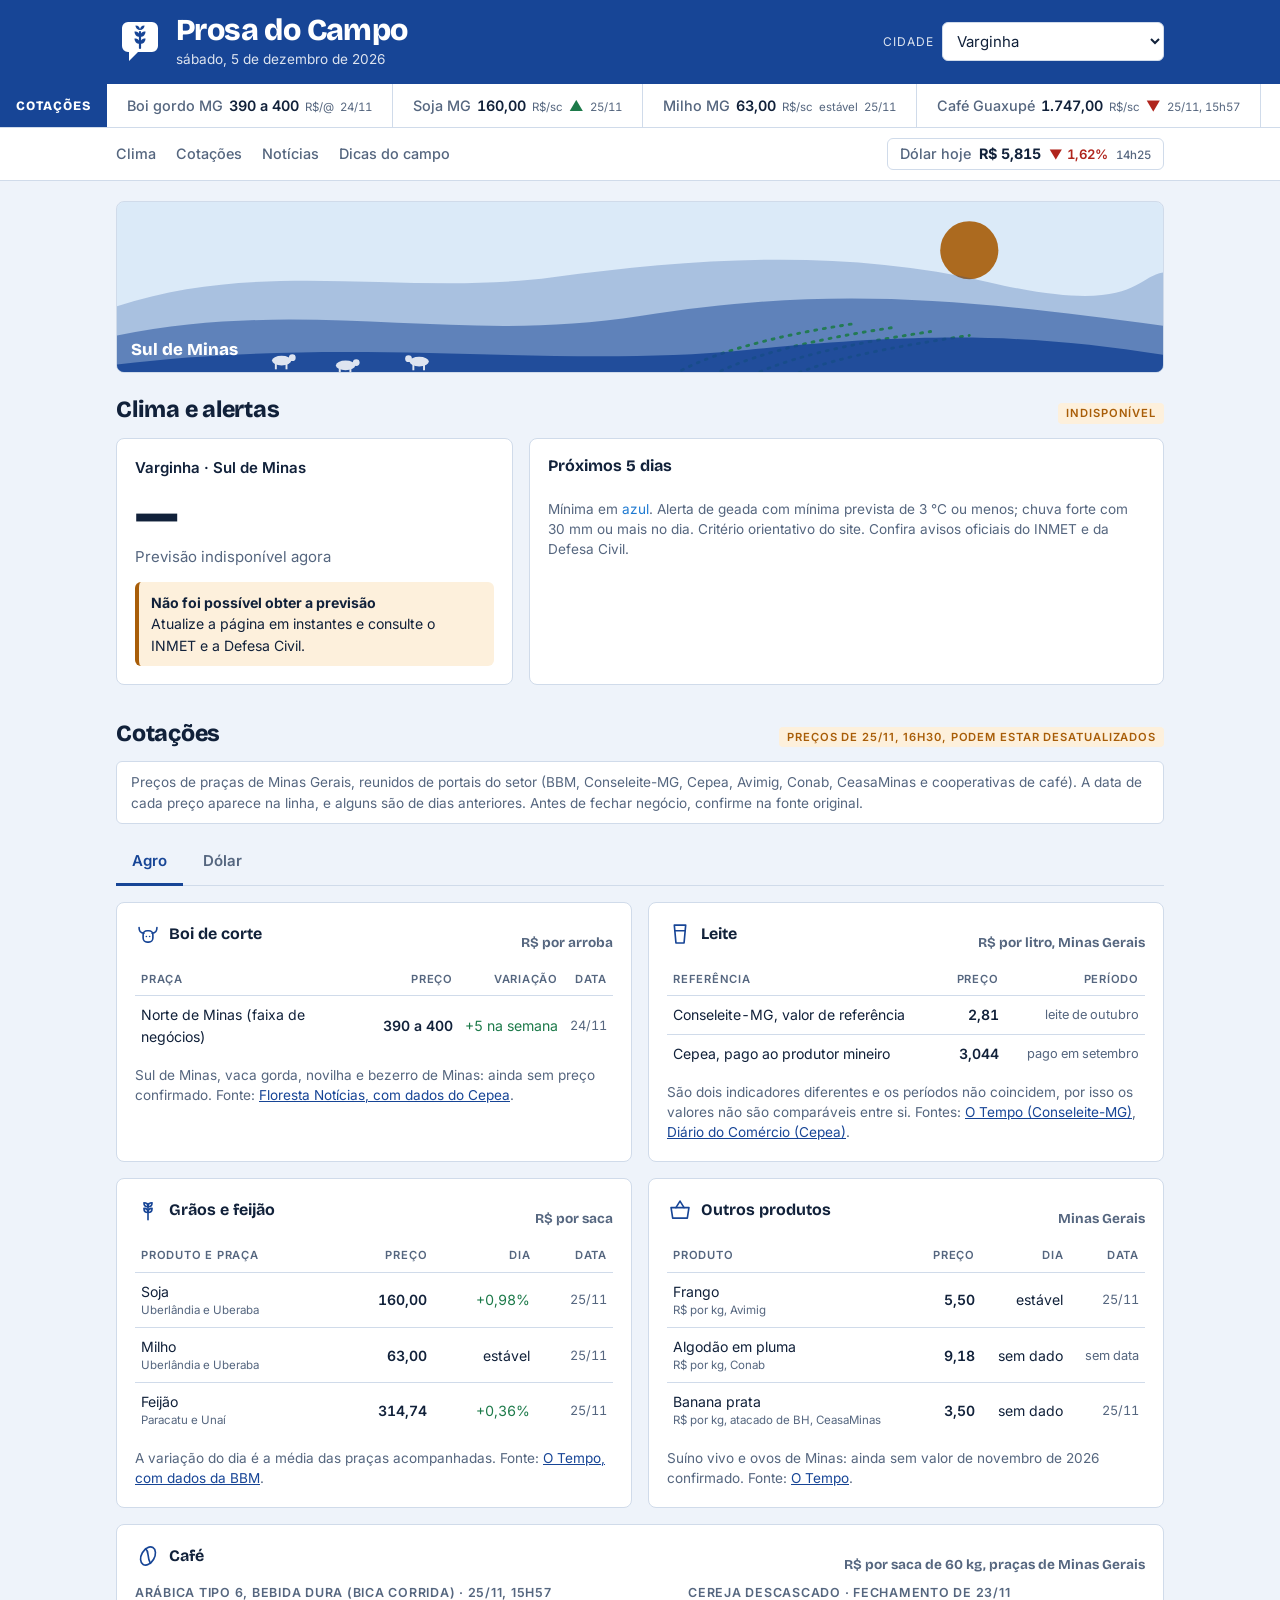
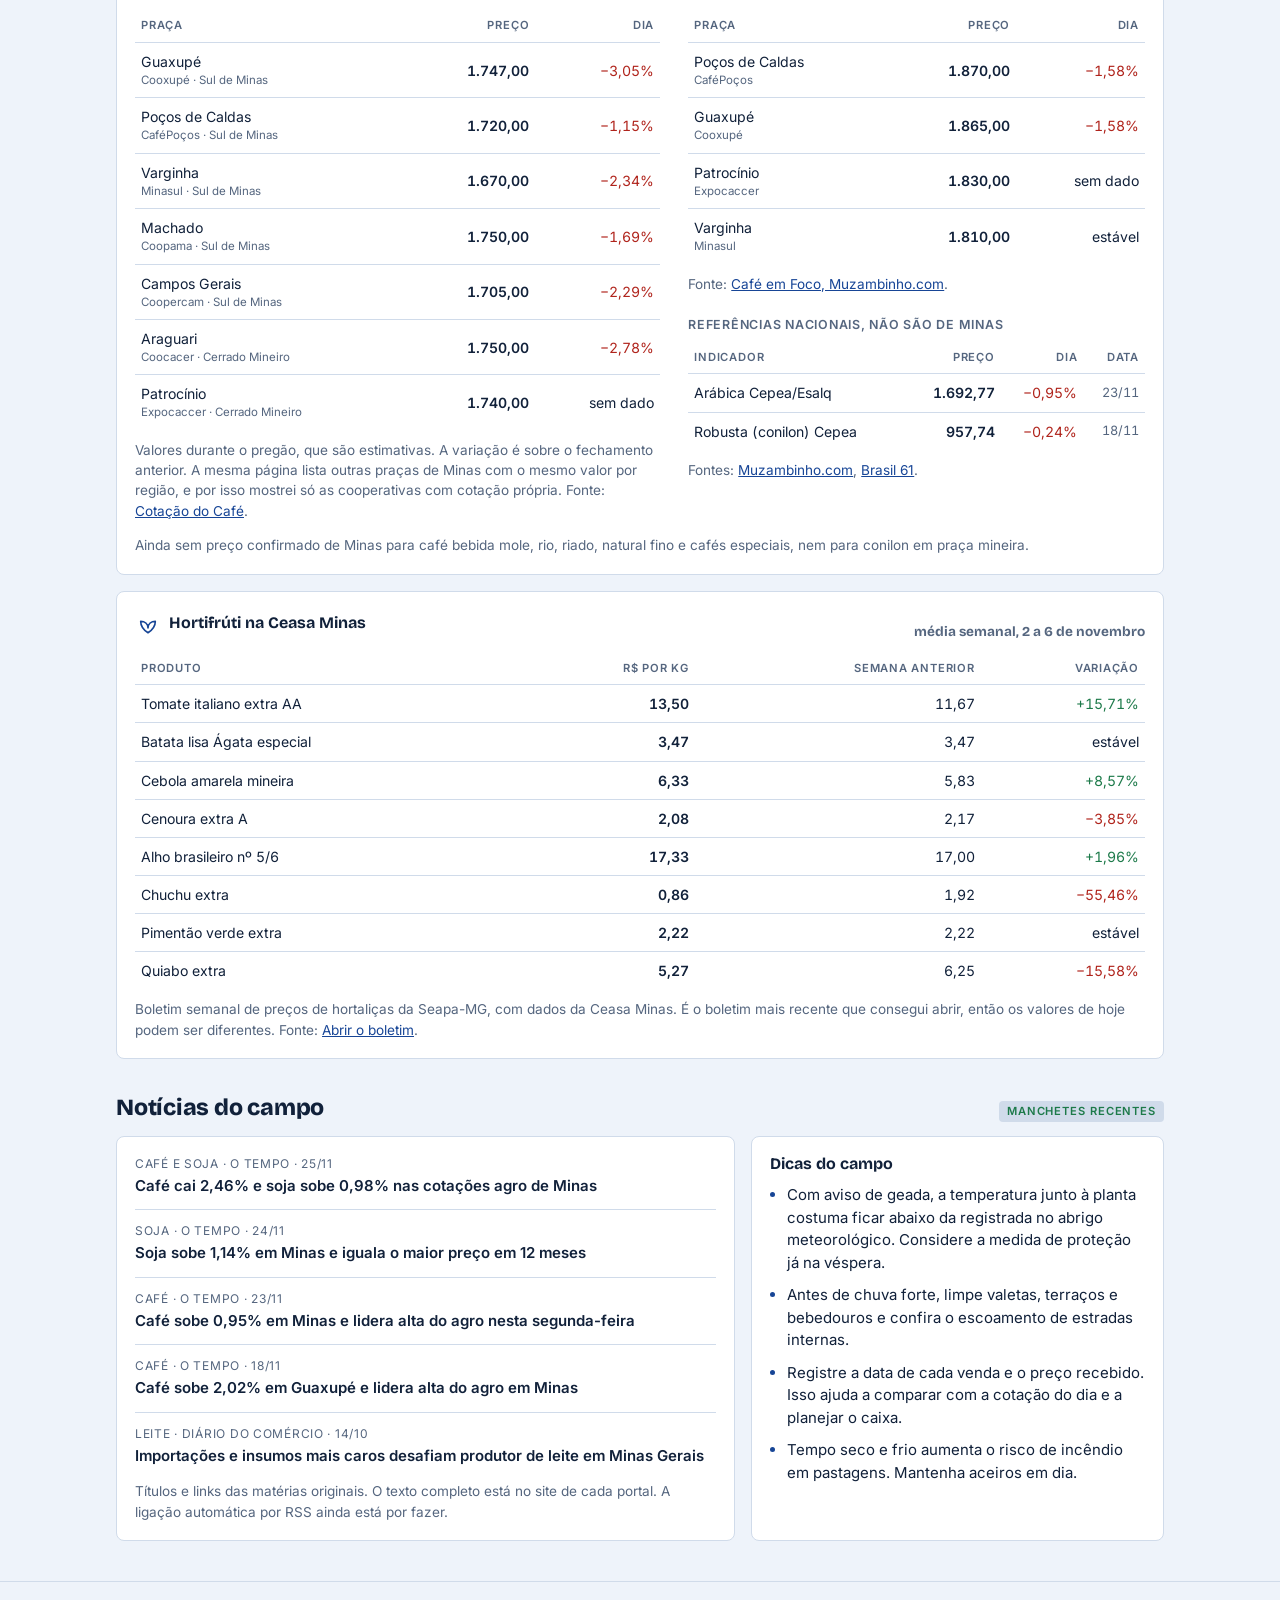
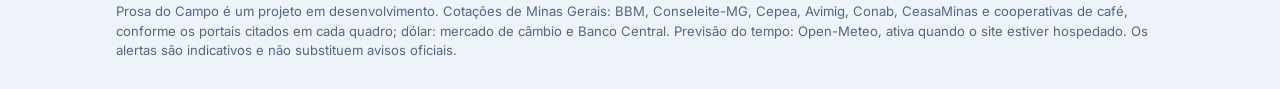
==== index.html @ 17b3c9bb "Primeira versão do site Prosa do Campo Co-Authored-By: Claude Sonnet 5.5 <noreply@anthropic.com> Cla" ====
<!doctype html>
<html lang="pt-BR">
<head>
<meta charset="utf-8">
<meta name="viewport" content="width=device-width,initial-scale=1,viewport-fit=cover">
<style>:root{color-scheme:light;padding-top:env(safe-area-inset-top,0px);padding-bottom:env(safe-area-inset-bottom,0px)}body{margin:0;font:14px system-ui,sans-serif}img{max-width:100%}[hidden]{display:none!important}</style>
<title>Prosa do Campo</title>
<link rel="stylesheet" href="https://fonts.googleapis.com/css2?family=Bricolage+Grotesque:opsz,wght@12..96,600;12..96,800&family=Inter:wght@400;500;600&display=swap">
<style>
/* Layout: faixa azul com logo e cidade, ticker de cotações, ilustração, clima, cotações em abas, notícias e dicas */
:root {
  --bg: #eef3fa;
  --surface: #ffffff;
  --ink: #11213a;
  --muted: #55667f;
  --line: #d0dbea;
  --accent: #174596;
  --accent-ink: #ffffff;
  --sky: #1f7ad1;
  --warn: #a85d08;
  --warn-bg: #fdf0dc;
  --crit: #b0241c;
  --crit-bg: #fbe4e1;
  --good: #1d7a4a;
  --font-display: "Bricolage Grotesque", "Trebuchet MS", system-ui, sans-serif;
  --font-body: "Inter", system-ui, -apple-system, "Segoe UI", sans-serif;
}
@media (prefers-color-scheme: dark) {
  :root:not([data-theme="light"]) {
    --bg: #0c1524; --surface: #131f33; --ink: #e4ecf8; --muted: #9fb0c8; --line: #24344d;
    --accent: #7db0ff; --accent-ink: #07101f; --sky: #5fc0ee; --warn: #f0b15a; --warn-bg: #33250f;
    --crit: #ff8f86; --crit-bg: #3a1613; --good: #5fbf8a; color-scheme: dark;
  }
}
:root[data-theme="dark"] {
  --bg: #0c1524; --surface: #131f33; --ink: #e4ecf8; --muted: #9fb0c8; --line: #24344d;
  --accent: #7db0ff; --accent-ink: #07101f; --sky: #5fc0ee; --warn: #f0b15a; --warn-bg: #33250f;
  --crit: #ff8f86; --crit-bg: #3a1613; --good: #5fbf8a; color-scheme: dark;
}
* { box-sizing: border-box; }
body { background: var(--bg); color: var(--ink); font-family: var(--font-body); font-size: 15px; line-height: 1.5; }
.wrap { max-width: 1080px; margin: 0 auto; padding-left: max(16px, env(safe-area-inset-left, 0px)); padding-right: max(16px, env(safe-area-inset-right, 0px)); }
h1, h2, h3 { font-family: var(--font-display); text-wrap: balance; margin: 0; line-height: 1.1; }
a { color: var(--accent); }
:focus-visible { outline: 2px solid var(--sky); outline-offset: 2px; }

.top { background: var(--accent); color: var(--accent-ink); margin-top: calc(-1 * env(safe-area-inset-top, 0px)); padding-top: env(safe-area-inset-top, 0px); }
.top .wrap { display: flex; flex-wrap: wrap; gap: 12px 24px; align-items: center; justify-content: space-between; padding-block: 14px; }
.brand { display: flex; align-items: center; gap: 12px; min-width: 0; }
.logo { width: 48px; height: 48px; flex: none; }
.brand h1 { font-size: 1.9rem; font-weight: 800; letter-spacing: -0.02em; }
.brand p { margin: 2px 0 0; font-size: 0.85rem; opacity: 0.85; }
.pick { display: flex; align-items: center; gap: 8px; min-width: 0; }
.pick label { font-size: 0.75rem; text-transform: uppercase; letter-spacing: 0.08em; opacity: 0.85; }
select { font: inherit; padding: 8px 10px; border-radius: 6px; border: 1px solid var(--line); background: var(--surface); color: var(--ink); min-width: 0; max-width: 100%; }

/* Faixa de cotações */
.ticker { display: flex; background: var(--surface); border-bottom: 1px solid var(--line); }
.tk-label { flex: none; display: flex; align-items: center; padding: 0 16px; padding-left: max(16px, env(safe-area-inset-left, 0px)); font-family: var(--font-display); font-weight: 800; font-size: 0.8rem; text-transform: uppercase; letter-spacing: 0.08em; background: var(--accent); color: var(--accent-ink); text-decoration: none; }
.tk-view { overflow: hidden; flex: 1; min-width: 0; }
.tk-row { display: flex; width: max-content; animation: tick 70s linear infinite; }
.tk-view:hover .tk-row { animation-play-state: paused; }
.tk { display: flex; align-items: baseline; gap: 6px; padding: 11px 20px; border-right: 1px solid var(--line); white-space: nowrap; font-variant-numeric: tabular-nums; font-size: 0.9rem; }
.tk .k { font-weight: 500; color: var(--muted); }
.tk .v { font-weight: 600; }
.tk .u, .tk .d { font-size: 0.72rem; color: var(--muted); }
.tk .up { color: var(--good); } .tk .down { color: var(--crit); }
@keyframes tick { to { transform: translateX(-50%); } }
@media (prefers-reduced-motion: reduce) {
  .tk-view { overflow-x: auto; }
  .tk-row { animation: none; }
  .tk-dup { display: none; }
}

nav.sections { border-bottom: 1px solid var(--line); background: var(--surface); }
nav.sections .wrap { display: flex; align-items: center; justify-content: space-between; gap: 16px; padding-block: 10px; }
nav.sections .links { display: flex; gap: 20px; overflow-x: auto; min-width: 0; }
nav.sections a.nav-usd { flex: none; display: flex; align-items: baseline; gap: 8px; color: var(--ink); padding: 4px 12px; border: 1px solid var(--line); border-radius: 6px; font-variant-numeric: tabular-nums; }
nav.sections a.nav-usd:hover { color: var(--ink); border-color: var(--accent); }
.nav-usd .k { color: var(--muted); font-weight: 500; }
.nav-usd .v { font-weight: 700; }
.nav-usd .up { color: var(--good); font-weight: 600; font-size: 0.82rem; }
.nav-usd .down { color: var(--crit); font-weight: 600; font-size: 0.82rem; }
.nav-usd .t { color: var(--muted); font-size: 0.72rem; }
@media (max-width: 520px) { .nav-usd .t { display: none; } }
nav.sections a { white-space: nowrap; text-decoration: none; color: var(--muted); font-weight: 500; font-size: 0.9rem; }
nav.sections a:hover { color: var(--accent); }

.hero { margin: 20px 0 0; border-radius: 8px; overflow: hidden; border: 1px solid var(--line); background: var(--surface); position: relative; }
.hero svg { display: block; width: 100%; height: 170px; }
.hero figcaption { position: absolute; left: 14px; bottom: 10px; color: var(--accent-ink); font-family: var(--font-display); font-weight: 800; font-size: 1.05rem; }

main { padding-block: 24px 40px; display: grid; gap: 36px; }
section > header { display: flex; flex-wrap: wrap; gap: 6px 14px; align-items: baseline; justify-content: space-between; margin-bottom: 14px; }
section > header h2 { font-size: 1.45rem; font-weight: 800; letter-spacing: -0.01em; }
.sub { color: var(--muted); font-size: 0.85rem; }
.tag { display: inline-block; font-size: 0.7rem; font-weight: 600; text-transform: uppercase; letter-spacing: 0.08em; padding: 2px 8px; border-radius: 4px; background: var(--warn-bg); color: var(--warn); }
.tag.live { background: var(--line); color: var(--good); }
.notice { border: 1px solid var(--line); background: var(--surface); color: var(--muted); padding: 10px 14px; border-radius: 6px; font-size: 0.85rem; margin: 0 0 16px; }

/* Clima */
.weather { display: grid; gap: 16px; grid-template-columns: minmax(0, 1fr) minmax(0, 1.6fr); }
.panel { background: var(--surface); border: 1px solid var(--line); border-radius: 8px; padding: 18px; min-width: 0; }
.now .temp { font-family: var(--font-display); font-size: 3.4rem; font-weight: 800; line-height: 1; letter-spacing: -0.03em; }
.now .cond { color: var(--muted); margin-top: 4px; }
.now .place { font-weight: 600; margin-bottom: 8px; }
.alerts { display: grid; gap: 8px; margin-top: 14px; }
.alert { padding: 10px 12px; border-radius: 6px; font-size: 0.88rem; border-left: 4px solid; }
.alert strong { display: block; }
.alert.crit { background: var(--crit-bg); border-color: var(--crit); }
.alert.warn { background: var(--warn-bg); border-color: var(--warn); }
.alert.ok { background: var(--bg); border-color: var(--good); }
.days { display: grid; grid-template-columns: repeat(5, minmax(0, 1fr)); gap: 8px; }
.day { text-align: center; padding: 10px 4px; border: 1px solid var(--line); border-radius: 6px; font-variant-numeric: tabular-nums; min-width: 0; }
.day .dn { font-weight: 600; font-size: 0.85rem; }
.day .dc { font-size: 0.72rem; color: var(--muted); min-height: 2.2em; }
.day .mm { margin-top: 4px; font-weight: 600; }
.day .mm span { color: var(--sky); }
.day .rain { font-size: 0.78rem; color: var(--muted); margin-top: 2px; }
.day.frost { border-color: var(--crit); background: var(--crit-bg); }
.day.heavy { border-color: var(--sky); }
.panel h3 { font-size: 1rem; margin-bottom: 12px; }

/* Cotações */
.ico { width: 26px; height: 26px; fill: none; stroke: var(--accent); stroke-width: 2; stroke-linecap: round; stroke-linejoin: round; flex: none; }
.ttl { display: inline-flex; align-items: center; gap: 8px; }
.tabs { display: flex; gap: 4px; margin-bottom: 16px; border-bottom: 1px solid var(--line); }
.tabs button { font: inherit; font-weight: 600; padding: 10px 16px; background: none; border: 0; border-bottom: 3px solid transparent; color: var(--muted); cursor: pointer; margin-bottom: -1px; }
.tabs button[aria-selected="true"] { color: var(--accent); border-bottom-color: var(--accent); }
.quotes { display: grid; gap: 16px; grid-template-columns: repeat(2, minmax(0, 1fr)); }
.q h3 { display: flex; justify-content: space-between; align-items: baseline; gap: 8px; flex-wrap: wrap; }
.scroll { overflow-x: auto; }
table { width: 100%; border-collapse: collapse; font-variant-numeric: tabular-nums; }
th, td { text-align: right; padding: 8px 6px; border-bottom: 1px solid var(--line); font-size: 0.88rem; white-space: nowrap; }
th:first-child, td:first-child { text-align: left; white-space: normal; }
th { font-size: 0.7rem; text-transform: uppercase; letter-spacing: 0.07em; color: var(--muted); font-weight: 600; }
tr:last-child td { border-bottom: 0; }
td.val { font-weight: 600; }
td.dt { color: var(--muted); font-size: 0.8rem; }
.up { color: var(--good); } .down { color: var(--crit); }
.unit { display: block; font-size: 0.72rem; color: var(--muted); }
.empty { margin: 0; padding: 14px; border: 1px dashed var(--line); border-radius: 6px; color: var(--muted); font-size: 0.88rem; }

.q.wide { grid-column: 1 / -1; }
.cafe-grid { display: grid; gap: 18px 28px; grid-template-columns: minmax(0, 1.15fr) minmax(0, 1fr); }
.cafe-grid > div { min-width: 0; }
.q h4 { margin: 0 0 6px; font-size: 0.78rem; text-transform: uppercase; letter-spacing: 0.06em; color: var(--muted); font-weight: 600; }
.cafe-grid .stack { display: grid; gap: 22px; align-content: start; }
.usd { display: grid; gap: 16px; grid-template-columns: minmax(0, 1fr) minmax(0, 1.6fr); }
.usd .lbl { font-size: 0.75rem; text-transform: uppercase; letter-spacing: 0.08em; color: var(--muted); font-weight: 600; }
.usd .big { font-family: var(--font-display); font-size: 3.2rem; font-weight: 800; line-height: 1.05; letter-spacing: -0.03em; margin: 6px 0 4px; font-variant-numeric: tabular-nums; }
.usd .chg { font-weight: 600; font-variant-numeric: tabular-nums; }
.usd dl { display: grid; grid-template-columns: auto 1fr; gap: 4px 16px; margin: 14px 0 0; font-variant-numeric: tabular-nums; font-size: 0.9rem; }
.usd dt { color: var(--muted); } .usd dd { margin: 0; text-align: right; font-weight: 600; }

/* Notícias e dicas */
.cols { display: grid; gap: 16px; grid-template-columns: minmax(0, 1.5fr) minmax(0, 1fr); }
.news { list-style: none; margin: 0; padding: 0; display: grid; }
.news li { padding: 12px 0; border-bottom: 1px solid var(--line); }
.news li:first-child { padding-top: 0; }
.news li:last-child { border-bottom: 0; padding-bottom: 0; }
.news .meta { font-size: 0.75rem; color: var(--muted); text-transform: uppercase; letter-spacing: 0.06em; }
.news a { display: inline-block; margin-top: 2px; font-weight: 600; color: var(--ink); text-decoration: none; }
.news a:hover { color: var(--accent); text-decoration: underline; }
.tips { margin: 0; padding-left: 1.1em; display: grid; gap: 10px; }
.tips li::marker { color: var(--accent); }

footer { border-top: 1px solid var(--line); padding-block: 20px 28px; color: var(--muted); font-size: 0.82rem; }

@media (max-width: 760px) {
  .weather, .quotes, .cols, .usd, .cafe-grid { grid-template-columns: minmax(0, 1fr); }
  .days { grid-template-columns: repeat(5, minmax(64px, 1fr)); overflow-x: auto; }
  .brand h1 { font-size: 1.6rem; }
  .hero svg { height: 130px; }
}
</style>
</head>
<body>


<header class="top">
  <div class="wrap">
    <div class="brand">
      <svg class="logo" viewBox="0 0 48 48" role="img" aria-label="Logo Prosa do Campo: balão de conversa com uma espiga">
        <path d="M6 10a6 6 0 0 1 6-6h24a6 6 0 0 1 6 6v18a6 6 0 0 1-6 6H22l-9 9v-9h-1a6 6 0 0 1-6-6z" fill="var(--accent-ink)"/>
        <path d="M24 30V14" stroke="var(--accent)" stroke-width="2.2" stroke-linecap="round" fill="none"/>
        <g fill="var(--accent)">
          <path d="M24 12c-3 0-4.5-2.5-4.5-4.5C22.500 7.500 24 9.500 24 12z"/>
          <path d="M24 12c3 0 4.500-2.500 4.500-4.500C25.500 7.500 24 9.500 24 12z"/>
          <path d="M24 19c-4 0-5.500-3-5.500-5.500C22 13.500 24 15.500 24 19z"/>
          <path d="M24 19c4 0 5.500-3 5.500-5.500C26 13.500 24 15.500 24 19z"/>
          <path d="M24 26c-4 0-5.500-3-5.500-5.500C22 20.500 24 22.500 24 26z"/>
          <path d="M24 26c4 0 5.500-3 5.500-5.500C26 20.500 24 22.500 24 26z"/>
        </g>
      </svg>
      <div>
        <h1>Prosa do Campo</h1>
        <p id="today">Notícias, clima e cotações para o produtor mineiro</p>
      </div>
    </div>
    <div class="pick">
      <label for="city">Cidade</label>
      <select id="city"></select>
    </div>
  </div>
</header>

<div class="ticker" aria-label="Cotações do dia">
  <a class="tk-label" href="#cotacoes">Cotações</a>
  <div class="tk-view"><div class="tk-row" id="ticker"></div></div>
</div>

<nav class="sections" aria-label="Seções">
  <div class="wrap">
    <div class="links"><a href="#clima">Clima</a><a href="#cotacoes">Cotações</a><a href="#noticias">Notícias</a><a href="#dicas">Dicas do campo</a></div>
    <a class="nav-usd" id="nav-usd" href="#cotacoes"><span class="k">Dólar hoje</span><span class="v" id="nav-v">R$ —</span><span class="down" id="nav-pct"></span><span class="t" id="nav-t"></span></a>
  </div>
</nav>

<div class="wrap">
  <figure class="hero">
    <svg viewBox="0 0 1080 200" preserveAspectRatio="xMidYMid slice" role="img" aria-label="Ilustração de morros do Sul de Minas com cafezal, gado e sol">
      <rect width="1080" height="200" fill="var(--sky)" opacity="0.16"/>
      <circle cx="880" cy="62" r="30" fill="var(--warn)" opacity="0.9"/>
      <path d="M0 120C150 70 300 110 450 90S750 60 900 95S1050 90 1080 85V200H0Z" fill="var(--accent)" opacity="0.25"/>
      <path d="M0 150C200 110 350 160 540 130S860 110 1080 140V200H0Z" fill="var(--accent)" opacity="0.5"/>
      <g fill="none" stroke="var(--good)" stroke-width="3" stroke-dasharray="2 7" stroke-linecap="round" opacity="0.9">
        <path d="M560 200C600 170 680 150 760 138"/>
        <path d="M600 200C640 172 720 154 800 142"/>
        <path d="M640 200C680 174 760 158 840 146"/>
        <path d="M680 200C720 176 800 162 880 150"/>
      </g>
      <path d="M0 180C250 150 450 185 650 165S950 150 1080 170V200H0Z" fill="var(--accent)" opacity="0.85"/>
      <g fill="var(--accent-ink)" opacity="0.85">
        <g transform="translate(170 176)"><ellipse rx="10" ry="5"/><circle cx="11" cy="-3" r="3.5"/><rect x="-7" y="3" width="2" height="6"/><rect x="4" y="3" width="2" height="6"/></g>
        <g transform="translate(236 181)"><ellipse rx="10" ry="5"/><circle cx="11" cy="-3" r="3.5"/><rect x="-7" y="3" width="2" height="6"/><rect x="4" y="3" width="2" height="6"/></g>
        <g transform="translate(312 177)"><ellipse rx="10" ry="5"/><circle cx="-11" cy="-3" r="3.5"/><rect x="-7" y="3" width="2" height="6"/><rect x="4" y="3" width="2" height="6"/></g>
      </g>
    </svg>
    <figcaption>Sul de Minas</figcaption>
  </figure>
</div>

<main class="wrap">
  <section id="clima" aria-labelledby="h-clima">
    <header>
      <h2 id="h-clima">Clima e alertas</h2>
      <span class="sub"><span id="wx-status" class="tag">Carregando…</span></span>
    </header>
    <div class="weather">
      <div class="panel now" aria-live="polite">
        <div class="place" id="wx-place"></div>
        <div class="temp" id="wx-temp"></div>
        <div class="cond" id="wx-cond"></div>
        <div class="alerts" id="alerts"></div>
      </div>
      <div class="panel">
        <h3>Próximos 5 dias</h3>
        <div class="days" id="days"></div>
        <p class="sub" style="margin:12px 0 0">Mínima em <span style="color:var(--sky)">azul</span>. Alerta de geada com mínima prevista de 3 °C ou menos; chuva forte com 30 mm ou mais no dia. Critério orientativo do site. Confira avisos oficiais do INMET e da Defesa Civil.</p>
      </div>
    </div>
  </section>

  <section id="cotacoes" aria-labelledby="h-cot">
    <header>
      <h2 id="h-cot">Cotações</h2>
      <span class="tag" id="cot-tag">Carregando…</span>
    </header>
    <p class="notice" id="aviso">Carregando…</p>
    <div class="tabs" role="tablist" aria-label="Tipo de cotação">
      <button type="button" role="tab" id="tab-agro" aria-selected="true" aria-controls="panel-agro">Agro</button>
      <button type="button" role="tab" id="tab-usd" aria-selected="false" aria-controls="panel-usd">Dólar</button>
    </div>

    <div class="quotes" id="panel-agro" role="tabpanel" aria-labelledby="tab-agro"><p class="empty">Carregando cotações…</p></div>

    <div class="usd" id="panel-usd" role="tabpanel" aria-labelledby="tab-usd" hidden>
      <div class="panel">
        <div class="lbl">Dólar à vista · USD/BRL</div>
        <div class="big" id="usd-val">—</div>
        <div class="chg" id="usd-chg"></div>
        <dl>
          <dt>Data</dt><dd id="usd-date"></dd>
          <dt>Tipo</dt><dd id="usd-type"></dd>
          <dt>PTAX (venda)</dt><dd id="usd-ptax"></dd>
        </dl>
      </div>
      <div class="panel">
        <h3>Registro do dia</h3>
        <div class="scroll"><table>
          <thead><tr><th>Horário</th><th>Valor</th><th>Variação</th><th>Fonte</th></tr></thead>
          <tbody id="usd-rows"></tbody></table></div>
        <p class="sub" id="usd-note" style="margin:10px 0 0"></p>
      </div>
    </div>
  </section>

  <section id="noticias" aria-labelledby="h-not">
    <header>
      <h2 id="h-not">Notícias do campo</h2>
      <span class="tag live">Manchetes recentes</span>
    </header>
    <div class="cols">
      <div class="panel">
        <ul class="news" id="news"></ul>
        <p class="sub" style="margin:14px 0 0">Títulos e links das matérias originais. O texto completo está no site de cada portal. A ligação automática por RSS ainda está por fazer.</p>
      </div>
      <div class="panel" id="dicas">
        <h3>Dicas do campo</h3>
        <ul class="tips">
          <li>Com aviso de geada, a temperatura junto à planta costuma ficar abaixo da registrada no abrigo meteorológico. Considere a medida de proteção já na véspera.</li>
          <li>Antes de chuva forte, limpe valetas, terraços e bebedouros e confira o escoamento de estradas internas.</li>
          <li>Registre a data de cada venda e o preço recebido. Isso ajuda a comparar com a cotação do dia e a planejar o caixa.</li>
          <li>Tempo seco e frio aumenta o risco de incêndio em pastagens. Mantenha aceiros em dia.</li>
        </ul>
      </div>
    </div>
  </section>
</main>

<footer>
  <div class="wrap">
    Prosa do Campo é um projeto em desenvolvimento. Cotações de Minas Gerais: BBM, Conseleite-MG, Cepea, Avimig, Conab, CeasaMinas e cooperativas de café, conforme os portais citados em cada quadro; dólar: mercado de câmbio e Banco Central. Previsão do tempo: Open-Meteo, ativa quando o site estiver hospedado. Os alertas são indicativos e não substituem avisos oficiais.
  </div>
</footer>

<script>
var PREVIEW = typeof window.claude !== "undefined";
var DATA_URL = "data/cotacoes.json";
var AWESOME = "https://economia.awesomeapi.com.br/json/last/USD-BRL";
var ICONS = {
  boi: '<path d="M5 8c0 5 3 7 6 7M27 8c0 5-3 7-6 7"/><rect x="10" y="12" width="12" height="14" rx="5"/><path d="M14 19h.01M18 19h.01"/>',
  leite: '<path d="M9 5h14l-2 22H11z"/><path d="M10 12h12"/>',
  grao: '<path d="M16 28V8"/><path d="M16 12c-4 0-5-3-5-5 3 0 5 2 5 5zM16 12c4 0 5-3 5-5-3 0-5 2-5 5zM16 19c-4 0-5-3-5-5 3 0 5 2 5 5zM16 19c4 0 5-3 5-5-3 0-5 2-5 5z"/>',
  cafe: '<ellipse cx="16" cy="16" rx="8" ry="12" transform="rotate(30 16 16)"/><path d="M13 7c5 4 1 9 6 18"/>',
  cesta: '<path d="M5 13h22l-2 13H7z"/><path d="M11 13l5-8 5 8"/>',
  folha: '<path d="M16 28c-6-4-9-9-9-14 5 0 9 3 9 8 0-5 4-8 9-8 0 5-3 10-9 14z"/>'
};
function esc(s) { return String(s == null ? "" : s).replace(/[&<>"']/g, function (c) { return { "&": "&amp;", "<": "&lt;", ">": "&gt;", '"': "&quot;", "'": "&#39;" }[c]; }); }
function safeUrl(u) { return typeof u === "string" && u.indexOf("https://") === 0 ? u : ""; }
function link(t, u) { var s = safeUrl(u); return s ? '<a href="' + esc(s) + '">' + esc(t) + "</a>" : esc(t); }
function $(id) { return document.getElementById(id); }

/* Faixa de cotações */
function tickerHtml(items, dup) {
  return items.map(function (t) {
    var arrow = t.dir > 0 ? '<span class="up" aria-label="em alta">▲</span>' : t.dir < 0 ? '<span class="down" aria-label="em queda">▼</span>' : t.dir === 0 ? '<span class="d">estável</span>' : "";
    return '<div class="tk' + (dup ? " tk-dup" : "") + '"' + (dup ? ' aria-hidden="true"' : "") + '><span class="k">' + esc(t.k) + '</span><span class="v">' + esc(t.v) + '</span><span class="u">' + esc(t.u) + "</span>" + arrow + '<span class="d">' + esc(t.d) + "</span></div>";
  }).join("");
}

/* Quadros de cotação */
function cell(c) {
  if (typeof c === "string") c = { t: c };
  return "<td" + (c.cls ? ' class="' + esc(c.cls) + '"' : "") + ">" + esc(c.t) + (c.s ? '<span class="unit">' + esc(c.s) + "</span>" : "") + "</td>";
}
function bloco(b) {
  var h = b.titulo ? "<h4>" + esc(b.titulo) + "</h4>" : "";
  h += '<div class="scroll"><table><thead><tr>' + b.colunas.map(function (c) { return "<th>" + esc(c) + "</th>"; }).join("") + "</tr></thead><tbody>" +
    b.linhas.map(function (l) { return "<tr>" + l.map(cell).join("") + "</tr>"; }).join("") + "</tbody></table></div>";
  var fs = b.fontes || [];
  var nota = (b.nota ? esc(b.nota) + " " : "") + (fs.length ? "Fonte" + (fs.length > 1 ? "s" : "") + ": " + fs.map(function (f) { return link(f.t, f.u); }).join(", ") + "." : "");
  if (nota) h += '<p class="sub" style="margin:10px 0 0">' + nota + "</p>";
  return h;
}
function painel(p) {
  var h = '<div class="panel q' + (p.wide ? " wide" : "") + '"><h3><span class="ttl"><svg class="ico" viewBox="0 0 32 32" aria-hidden="true">' + (ICONS[p.icone] || "") + "</svg>" + esc(p.titulo) + "</span>" + (p.sub ? ' <span class="sub">' + esc(p.sub) + "</span>" : "") + "</h3>";
  if (p.vazio) h += '<p class="empty">' + esc(p.vazio) + "</p>";
  var bl = p.blocos || [];
  if (p.duasColunas && bl.length) h += '<div class="cafe-grid"><div>' + bloco(bl[0]) + '</div><div class="stack">' + bl.slice(1).map(function (b) { return "<div>" + bloco(b) + "</div>"; }).join("") + "</div></div>";
  else h += bl.map(bloco).join("");
  if (p.rodape) h += '<p class="sub" style="margin:14px 0 0">' + esc(p.rodape) + "</p>";
  return h + "</div>";
}
function noticia(n) {
  return '<li><div class="meta">' + esc(n.categoria) + " · " + esc(n.fonte) + " · " + esc(n.data) + "</div>" + link(n.titulo, n.url) + "</li>";
}

/* Dólar */
var fmt3 = new Intl.NumberFormat("pt-BR", { minimumFractionDigits: 3, maximumFractionDigits: 3 });
function pctTxt(p) { return (p >= 0 ? "+" : "−") + Math.abs(p).toFixed(2).replace(".", ",") + "%"; }
function showDollar(d) {
  var dir = d.variacaoPct < 0 ? "down" : d.variacaoPct > 0 ? "up" : "";
  var arrow = d.variacaoPct < 0 ? "▼ " : d.variacaoPct > 0 ? "▲ " : "";
  var v = "R$ " + fmt3.format(d.valor);
  $("nav-v").textContent = v;
  $("nav-pct").textContent = arrow + Math.abs(d.variacaoPct).toFixed(2).replace(".", ",") + "%";
  $("nav-pct").className = dir;
  $("nav-t").textContent = d.hora;
  $("nav-usd").title = "Dólar à vista às " + d.hora + " de " + d.data + ". " + (d.live ? "Atualizado ao abrir a página." : "Fonte: " + d.fonte + ".");
  $("usd-val").textContent = v;
  $("usd-chg").textContent = arrow + pctTxt(d.variacaoPct) + " às " + d.hora;
  $("usd-chg").className = "chg " + dir;
  $("usd-date").textContent = d.data;
  $("usd-type").textContent = d.tipo;
  $("usd-ptax").textContent = d.ptax || "—";
}
function renderDollarTable(d) {
  $("usd-rows").innerHTML = d.linhas.map(function (l) {
    return "<tr><td>" + esc(l.hora) + (l.sub ? '<span class="unit">' + esc(l.sub) + "</span>" : "") + '</td><td class="val">' + esc(l.valor) + "</td><td" + (l.cls ? ' class="' + esc(l.cls) + '"' : "") + ">" + esc(l.variacao) + "</td><td>" + link(l.fonte, l.url) + "</td></tr>";
  }).join("");
  $("usd-note").textContent = d.nota || "";
}
function liveDollar(base) {
  fetch(AWESOME).then(function (r) { if (!r.ok) throw new Error("http"); return r.json(); }).then(function (j) {
    var u = j.USDBRL, valor = +u.ask, pct = +u.pctChange;
    if (!isFinite(valor) || !isFinite(pct) || valor < 3 || valor > 10) throw new Error("valor");
    var m = /(\d{4})-(\d{2})-(\d{2}) (\d{2}):(\d{2})/.exec(u.create_date || "");
    if (!m) throw new Error("data");
    showDollar({ valor: valor, variacaoPct: pct, hora: m[4] + "h" + m[5], data: m[3] + "/" + m[2] + "/" + m[1], tipo: "Ao vivo, atualizado ao abrir a página", ptax: base.ptax, fonte: "AwesomeAPI", live: true });
  }).catch(function () {});
}

/* Carregamento dos preços */
function stampText(iso) {
  var d = new Date(iso);
  if (isNaN(d.getTime())) return null;
  var parts = new Intl.DateTimeFormat("pt-BR", { day: "2-digit", month: "2-digit", hour: "2-digit", minute: "2-digit", timeZone: "America/Sao_Paulo", hourCycle: "h23" }).formatToParts(d);
  var g = {}; parts.forEach(function (p) { g[p.type] = p.value; });
  return { text: g.day + "/" + g.month + ", " + g.hour + "h" + g.minute, ageH: (Date.now() - d.getTime()) / 36e5 };
}
function loadData() {
  var url = PREVIEW ? DATA_URL : DATA_URL + "?t=" + Math.floor(Date.now() / 600000);
  fetch(url).then(function (r) { if (!r.ok) throw new Error("http"); return r.json(); }).then(function (data) {
    $("ticker").innerHTML = tickerHtml(data.ticker, false) + tickerHtml(data.ticker, true);
    $("aviso").textContent = data.aviso || "";
    $("panel-agro").innerHTML = data.paineis.map(painel).join("");
    $("news").innerHTML = data.noticias.map(noticia).join("");
    renderDollarTable(data.dolar);
    showDollar({ valor: data.dolar.valor, variacaoPct: data.dolar.variacaoPct, hora: data.dolar.hora, data: data.dolar.data, tipo: data.dolar.tipo, ptax: data.dolar.ptax, fonte: data.dolar.fonte, live: false });
    var st = stampText(data.atualizadoEm), tag = $("cot-tag");
    if (st) {
      if (st.ageH > 30) { tag.textContent = "Preços de " + st.text + ", podem estar desatualizados"; tag.className = "tag"; }
      else { tag.textContent = "Atualizado em " + st.text; tag.className = "tag live"; }
    }
    liveDollar(data.dolar);
  }).catch(function () {
    $("aviso").textContent = "Não foi possível carregar as cotações agora. Atualize a página em instantes.";
    $("panel-agro").innerHTML = "";
    $("cot-tag").textContent = "Indisponível"; $("cot-tag").className = "tag";
  });
}

/* Clima */
var CITIES = [
  { n: "Varginha", lat: -21.55, lon: -45.43, g: "Sul de Minas" },
  { n: "Lavras", lat: -21.25, lon: -45.00, g: "Sul de Minas" },
  { n: "Poços de Caldas", lat: -21.79, lon: -46.56, g: "Sul de Minas" },
  { n: "Pouso Alegre", lat: -22.23, lon: -45.94, g: "Sul de Minas" },
  { n: "Três Corações", lat: -21.69, lon: -45.25, g: "Sul de Minas" },
  { n: "Passos", lat: -20.72, lon: -46.61, g: "Sul de Minas" },
  { n: "São Sebastião do Paraíso", lat: -20.92, lon: -46.99, g: "Sul de Minas" },
  { n: "Alfenas", lat: -21.43, lon: -45.95, g: "Sul de Minas" },
  { n: "Guaxupé", lat: -21.31, lon: -46.71, g: "Sul de Minas" },
  { n: "Machado", lat: -21.68, lon: -45.92, g: "Sul de Minas" },
  { n: "Campo Belo", lat: -20.90, lon: -45.28, g: "Centro-Oeste" },
  { n: "Uberaba", lat: -19.75, lon: -47.93, g: "Triângulo" },
  { n: "Araguari", lat: -18.65, lon: -48.19, g: "Triângulo" },
  { n: "Patrocínio", lat: -18.94, lon: -46.99, g: "Alto Paranaíba" },
  { n: "Patos de Minas", lat: -18.58, lon: -46.52, g: "Alto Paranaíba" },
  { n: "Montes Claros", lat: -16.73, lon: -43.86, g: "Norte de Minas" },
  { n: "Governador Valadares", lat: -18.85, lon: -41.95, g: "Vale do Rio Doce" },
  { n: "Juiz de Fora", lat: -21.76, lon: -43.35, g: "Zona da Mata" },
  { n: "Belo Horizonte", lat: -19.92, lon: -43.94, g: "Região Central" }
];
var WMO = function (c) {
  if (c === 0) return "Céu limpo";
  if (c <= 2) return "Poucas nuvens";
  if (c === 3) return "Nublado";
  if (c === 45 || c === 48) return "Neblina";
  if (c >= 51 && c <= 57) return "Garoa";
  if (c >= 61 && c <= 67) return "Chuva";
  if (c >= 80 && c <= 82) return "Pancadas";
  if (c >= 95) return "Trovoadas";
  return "Variável";
};
function sampleWeather() {
  var t0 = new Date(), days = [], mins = [4.5, 2.5, 1.5, 6, 9], maxs = [24, 21, 19, 22, 25], rain = [0, 2, 0, 34, 12], codes = [1, 3, 0, 82, 61];
  for (var i = 0; i < 5; i++) days.push({ date: new Date(t0.getFullYear(), t0.getMonth(), t0.getDate() + i), min: mins[i], max: maxs[i], rain: rain[i], code: codes[i] });
  return { now: { temp: 21, code: 1 }, days: days, live: false };
}
function fetchWeather(c) {
  var url = "https://api.open-meteo.com/v1/forecast?latitude=" + c.lat + "&longitude=" + c.lon +
    "&current=temperature_2m,weather_code&daily=temperature_2m_min,temperature_2m_max,precipitation_sum,weather_code&timezone=America%2FSao_Paulo&forecast_days=5";
  return fetch(url).then(function (r) { if (!r.ok) throw new Error("http"); return r.json(); }).then(function (j) {
    var days = j.daily.time.map(function (s, i) {
      var p = s.split("-");
      return { date: new Date(+p[0], +p[1] - 1, +p[2]), min: j.daily.temperature_2m_min[i], max: j.daily.temperature_2m_max[i], rain: j.daily.precipitation_sum[i], code: j.daily.weather_code[i] };
    });
    return { now: { temp: j.current.temperature_2m, code: j.current.weather_code }, days: days, live: true };
  });
}
var fmtDay = new Intl.DateTimeFormat("pt-BR", { weekday: "short" });
function renderWeather(c, w) {
  $("wx-place").textContent = c.n + " · " + c.g;
  $("wx-temp").textContent = Math.round(w.now.temp) + " °C";
  $("wx-cond").textContent = WMO(w.now.code);
  var st = $("wx-status");
  st.textContent = w.live ? "Previsão ao vivo" : "Exemplo da pré-visualização";
  st.className = "tag" + (w.live ? " live" : "");
  var al = [];
  w.days.forEach(function (d, i) {
    var when = i === 0 ? "Hoje" : (i === 1 ? "Amanhã" : fmtDay.format(d.date));
    if (d.min <= 1) al.push({ k: "crit", t: "Geada provável · " + when, m: "Mínima prevista de " + Math.round(d.min) + " °C." });
    else if (d.min <= 3) al.push({ k: "warn", t: "Risco de geada · " + when, m: "Mínima prevista de " + Math.round(d.min) + " °C." });
    if (d.rain >= 50) al.push({ k: "crit", t: "Chuva muito forte · " + when, m: "Cerca de " + Math.round(d.rain) + " mm previstos." });
    else if (d.rain >= 30) al.push({ k: "warn", t: "Chuva forte · " + when, m: "Cerca de " + Math.round(d.rain) + " mm previstos." });
  });
  $("alerts").innerHTML = al.length
    ? al.map(function (a) { return '<div class="alert ' + a.k + '"><strong>' + esc(a.t) + "</strong>" + esc(a.m) + "</div>"; }).join("")
    : '<div class="alert ok"><strong>Sem alertas nos próximos 5 dias</strong>Nenhuma geada nem chuva forte prevista.</div>';
  $("days").innerHTML = w.days.map(function (d, i) {
    var cls = "day" + (d.min <= 3 ? " frost" : "") + (d.rain >= 30 ? " heavy" : "");
    var name = i === 0 ? "Hoje" : fmtDay.format(d.date).replace(".", "");
    return '<div class="' + cls + '"><div class="dn">' + esc(name) + '</div><div class="dc">' + esc(WMO(d.code)) +
      '</div><div class="mm"><span>' + Math.round(d.min) + "°</span> / " + Math.round(d.max) + '°</div><div class="rain">' + Math.round(d.rain) + " mm</div></div>";
  }).join("");
}
function weatherUnavailable(c) {
  $("wx-place").textContent = c.n + " · " + c.g;
  $("wx-temp").textContent = "—";
  $("wx-cond").textContent = "Previsão indisponível agora";
  var st = $("wx-status"); st.textContent = "Indisponível"; st.className = "tag";
  $("alerts").innerHTML = '<div class="alert warn"><strong>Não foi possível obter a previsão</strong>Atualize a página em instantes e consulte o INMET e a Defesa Civil.</div>';
  $("days").innerHTML = "";
}
function loadWeather() {
  var c = CITIES[+$("city").value];
  fetchWeather(c).then(function (w) { if (CITIES[+$("city").value] === c) renderWeather(c, w); })
    .catch(function () { if (CITIES[+$("city").value] !== c) return; if (PREVIEW) renderWeather(c, sampleWeather()); else weatherUnavailable(c); });
  try { localStorage.setItem("prosa-cidade", $("city").value); } catch (e) {}
}
function initTabs() {
  var tabs = [["tab-agro", "panel-agro"], ["tab-usd", "panel-usd"]];
  tabs.forEach(function (t) {
    $(t[0]).addEventListener("click", function () {
      tabs.forEach(function (o) {
        var on = o[0] === t[0];
        $(o[0]).setAttribute("aria-selected", on ? "true" : "false");
        $(o[1]).hidden = !on;
      });
    });
  });
}
(function init() {
  var sel = $("city");
  sel.innerHTML = CITIES.map(function (c, i) { return '<option value="' + i + '">' + esc(c.n) + "</option>"; }).join("");
  try { var saved = localStorage.getItem("prosa-cidade"); if (saved !== null && CITIES[+saved]) sel.value = saved; } catch (e) {}
  sel.addEventListener("change", loadWeather);
  $("today").textContent = new Intl.DateTimeFormat("pt-BR", { weekday: "long", day: "numeric", month: "long", year: "numeric" }).format(new Date());
  initTabs();
  loadData();
  loadWeather();
})();
</script>

</body>
</html>
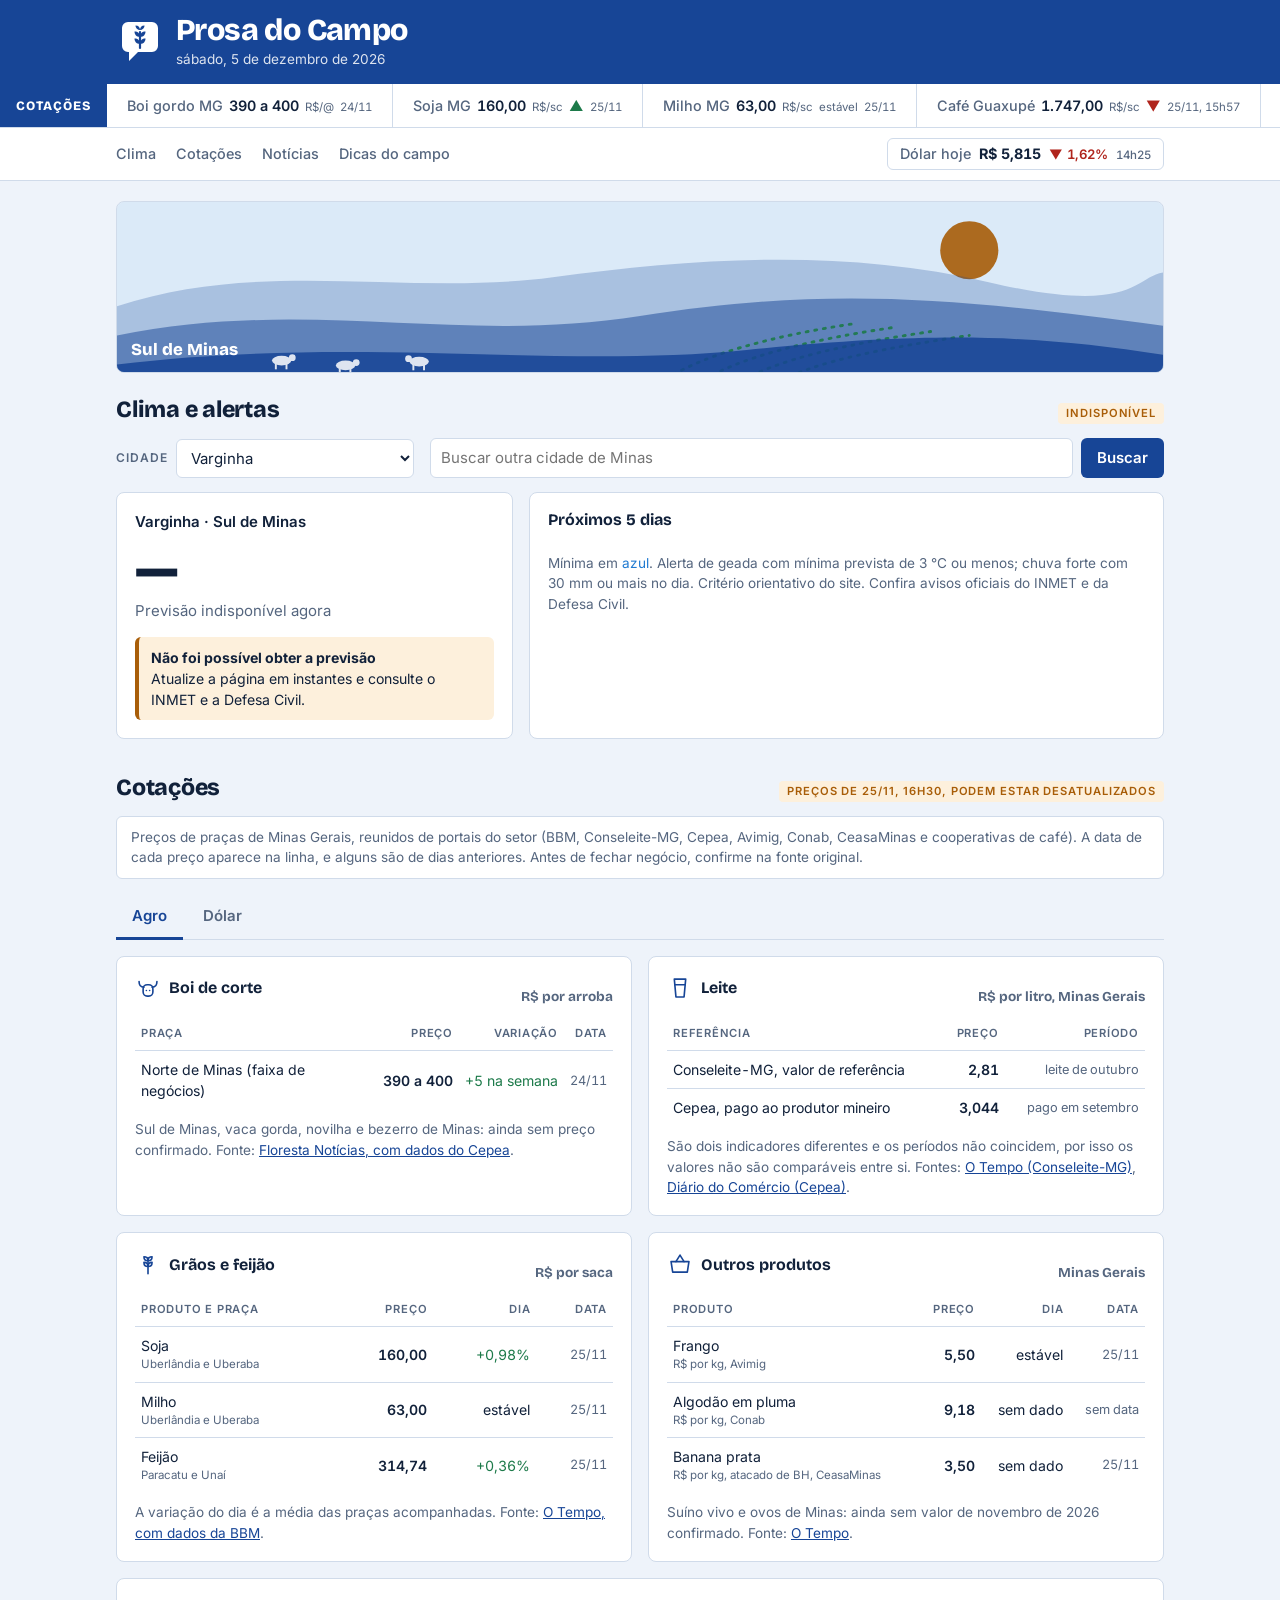
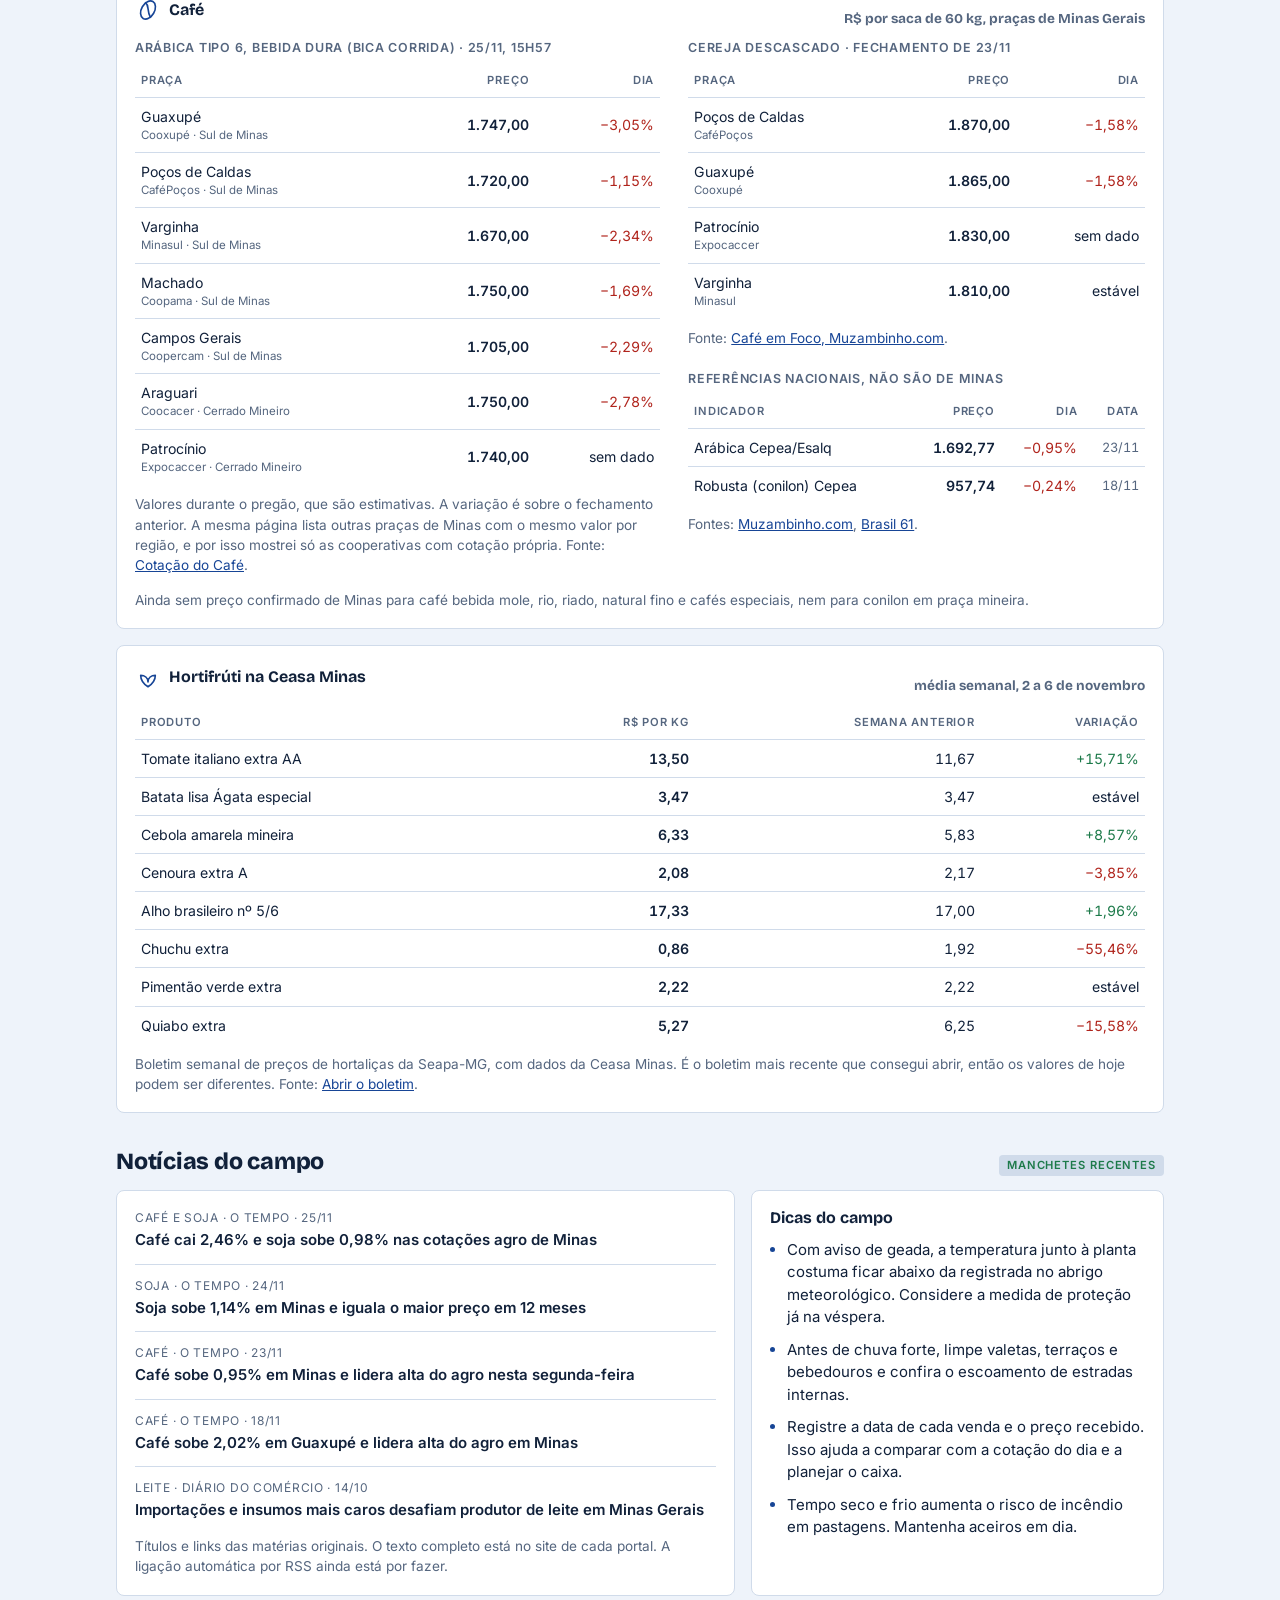
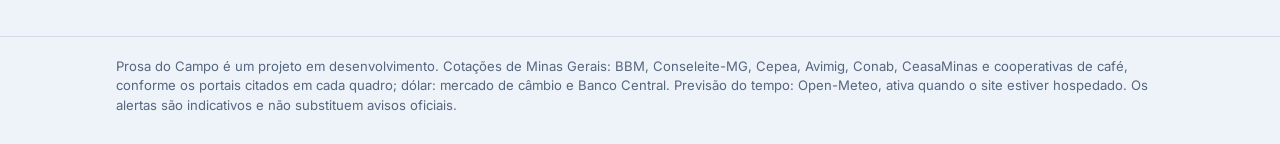
==== commit af1a59c3: "Seletor de cidade na previsão, com busca de qualquer cidade de Minas Co-Authored-By: Claude Sonnet 5" ====
--- a/index.html
+++ b/index.html
@@ -86,6 +86,17 @@
 nav.sections a { white-space: nowrap; text-decoration: none; color: var(--muted); font-weight: 500; font-size: 0.9rem; }
 nav.sections a:hover { color: var(--accent); }
 
+.wx-tools { display: flex; flex-wrap: wrap; gap: 10px 16px; align-items: center; margin-bottom: 14px; }
+.pick-city { display: flex; align-items: center; gap: 8px; min-width: 0; }
+.pick-city label { font-size: 0.75rem; text-transform: uppercase; letter-spacing: 0.08em; color: var(--muted); font-weight: 600; }
+.pick-city select { max-width: 100%; }
+.city-search { display: flex; gap: 8px; flex: 1; min-width: 240px; }
+.city-search input { flex: 1; min-width: 0; font: inherit; padding: 8px 10px; border: 1px solid var(--line); border-radius: 6px; background: var(--surface); color: var(--ink); }
+.city-search button { font: inherit; font-weight: 600; padding: 8px 16px; border: 0; border-radius: 6px; background: var(--accent); color: var(--accent-ink); cursor: pointer; }
+.city-results { display: flex; flex-wrap: wrap; gap: 8px; align-items: center; margin: -4px 0 14px; }
+.city-results button { font: inherit; padding: 6px 12px; border: 1px solid var(--line); border-radius: 999px; background: var(--surface); color: var(--ink); cursor: pointer; }
+.city-results button:hover { border-color: var(--accent); color: var(--accent); }
+.sr { position: absolute; width: 1px; height: 1px; overflow: hidden; clip: rect(0 0 0 0); white-space: nowrap; }
 .hero { margin: 20px 0 0; border-radius: 8px; overflow: hidden; border: 1px solid var(--line); background: var(--surface); position: relative; }
 .hero svg { display: block; width: 100%; height: 170px; }
 .hero figcaption { position: absolute; left: 14px; bottom: 10px; color: var(--accent-ink); font-family: var(--font-display); font-weight: 800; font-size: 1.05rem; }
@@ -197,10 +208,6 @@
         <h1>Prosa do Campo</h1>
         <p id="today">Notícias, clima e cotações para o produtor mineiro</p>
       </div>
-    </div>
-    <div class="pick">
-      <label for="city">Cidade</label>
-      <select id="city"></select>
     </div>
   </div>
 </header>
@@ -247,6 +254,15 @@
       <h2 id="h-clima">Clima e alertas</h2>
       <span class="sub"><span id="wx-status" class="tag">Carregando…</span></span>
     </header>
+    <div class="wx-tools">
+      <div class="pick-city"><label for="city">Cidade</label><select id="city"></select></div>
+      <form class="city-search" id="city-form" role="search">
+        <label for="city-q" class="sr">Buscar outra cidade de Minas</label>
+        <input id="city-q" type="search" placeholder="Buscar outra cidade de Minas" autocomplete="off" maxlength="60">
+        <button type="submit">Buscar</button>
+      </form>
+    </div>
+    <div id="city-results" class="city-results" aria-live="polite" hidden></div>
     <div class="weather">
       <div class="panel now" aria-live="polite">
         <div class="place" id="wx-place"></div>
@@ -444,26 +460,52 @@
 
 /* Clima */
 var CITIES = [
-  { n: "Varginha", lat: -21.55, lon: -45.43, g: "Sul de Minas" },
+  { n: "Alfenas", lat: -21.43, lon: -45.95, g: "Sul de Minas" },
+  { n: "Andradas", lat: -22.07, lon: -46.57, g: "Sul de Minas" },
+  { n: "Areado", lat: -21.36, lon: -46.14, g: "Sul de Minas" },
+  { n: "Boa Esperança", lat: -21.09, lon: -45.57, g: "Sul de Minas" },
+  { n: "Cambuquira", lat: -21.85, lon: -45.30, g: "Sul de Minas" },
+  { n: "Campanha", lat: -21.84, lon: -45.40, g: "Sul de Minas" },
+  { n: "Campos Gerais", lat: -21.24, lon: -45.76, g: "Sul de Minas" },
+  { n: "Carmo de Minas", lat: -22.12, lon: -45.13, g: "Sul de Minas" },
+  { n: "Cássia", lat: -20.58, lon: -46.92, g: "Sul de Minas" },
+  { n: "Caxambu", lat: -21.98, lon: -44.93, g: "Sul de Minas" },
+  { n: "Elói Mendes", lat: -21.61, lon: -45.57, g: "Sul de Minas" },
+  { n: "Extrema", lat: -22.85, lon: -46.32, g: "Sul de Minas" },
+  { n: "Guaxupé", lat: -21.31, lon: -46.71, g: "Sul de Minas" },
+  { n: "Itajubá", lat: -22.42, lon: -45.45, g: "Sul de Minas" },
   { n: "Lavras", lat: -21.25, lon: -45.00, g: "Sul de Minas" },
+  { n: "Machado", lat: -21.68, lon: -45.92, g: "Sul de Minas" },
+  { n: "Monte Santo de Minas", lat: -21.19, lon: -46.98, g: "Sul de Minas" },
+  { n: "Muzambinho", lat: -21.37, lon: -46.53, g: "Sul de Minas" },
+  { n: "Nepomuceno", lat: -21.23, lon: -45.23, g: "Sul de Minas" },
+  { n: "Ouro Fino", lat: -22.28, lon: -46.37, g: "Sul de Minas" },
+  { n: "Paraguaçu", lat: -21.55, lon: -45.74, g: "Sul de Minas" },
+  { n: "Passos", lat: -20.72, lon: -46.61, g: "Sul de Minas" },
   { n: "Poços de Caldas", lat: -21.79, lon: -46.56, g: "Sul de Minas" },
   { n: "Pouso Alegre", lat: -22.23, lon: -45.94, g: "Sul de Minas" },
+  { n: "Santa Rita do Sapucaí", lat: -22.25, lon: -45.71, g: "Sul de Minas" },
+  { n: "São Lourenço", lat: -22.12, lon: -45.05, g: "Sul de Minas" },
+  { n: "São Sebastião do Paraíso", lat: -20.92, lon: -46.99, g: "Sul de Minas" },
   { n: "Três Corações", lat: -21.69, lon: -45.25, g: "Sul de Minas" },
-  { n: "Passos", lat: -20.72, lon: -46.61, g: "Sul de Minas" },
-  { n: "São Sebastião do Paraíso", lat: -20.92, lon: -46.99, g: "Sul de Minas" },
-  { n: "Alfenas", lat: -21.43, lon: -45.95, g: "Sul de Minas" },
-  { n: "Guaxupé", lat: -21.31, lon: -46.71, g: "Sul de Minas" },
-  { n: "Machado", lat: -21.68, lon: -45.92, g: "Sul de Minas" },
+  { n: "Três Pontas", lat: -21.37, lon: -45.51, g: "Sul de Minas" },
+  { n: "Varginha", lat: -21.55, lon: -45.43, g: "Sul de Minas" },
   { n: "Campo Belo", lat: -20.90, lon: -45.28, g: "Centro-Oeste" },
+  { n: "Divinópolis", lat: -20.14, lon: -44.88, g: "Centro-Oeste" },
+  { n: "Araguari", lat: -18.65, lon: -48.19, g: "Triângulo" },
   { n: "Uberaba", lat: -19.75, lon: -47.93, g: "Triângulo" },
-  { n: "Araguari", lat: -18.65, lon: -48.19, g: "Triângulo" },
+  { n: "Uberlândia", lat: -18.92, lon: -48.28, g: "Triângulo" },
+  { n: "Patos de Minas", lat: -18.58, lon: -46.52, g: "Alto Paranaíba" },
   { n: "Patrocínio", lat: -18.94, lon: -46.99, g: "Alto Paranaíba" },
-  { n: "Patos de Minas", lat: -18.58, lon: -46.52, g: "Alto Paranaíba" },
+  { n: "Paracatu", lat: -17.22, lon: -46.87, g: "Noroeste" },
+  { n: "Unaí", lat: -16.36, lon: -46.91, g: "Noroeste" },
   { n: "Montes Claros", lat: -16.73, lon: -43.86, g: "Norte de Minas" },
   { n: "Governador Valadares", lat: -18.85, lon: -41.95, g: "Vale do Rio Doce" },
   { n: "Juiz de Fora", lat: -21.76, lon: -43.35, g: "Zona da Mata" },
+  { n: "Manhuaçu", lat: -20.26, lon: -42.03, g: "Zona da Mata" },
   { n: "Belo Horizonte", lat: -19.92, lon: -43.94, g: "Região Central" }
 ];
+var current = CITIES.filter(function (c) { return c.n === "Varginha"; })[0];
 var WMO = function (c) {
   if (c === 0) return "Céu limpo";
   if (c <= 2) return "Poucas nuvens";
@@ -525,11 +567,64 @@
   $("alerts").innerHTML = '<div class="alert warn"><strong>Não foi possível obter a previsão</strong>Atualize a página em instantes e consulte o INMET e a Defesa Civil.</div>';
   $("days").innerHTML = "";
 }
+function saveCity() { try { localStorage.setItem("prosa-cidade", JSON.stringify(current)); } catch (e) {} }
 function loadWeather() {
-  var c = CITIES[+$("city").value];
-  fetchWeather(c).then(function (w) { if (CITIES[+$("city").value] === c) renderWeather(c, w); })
-    .catch(function () { if (CITIES[+$("city").value] !== c) return; if (PREVIEW) renderWeather(c, sampleWeather()); else weatherUnavailable(c); });
-  try { localStorage.setItem("prosa-cidade", $("city").value); } catch (e) {}
+  var c = current;
+  fetchWeather(c).then(function (w) { if (current === c) renderWeather(c, w); })
+    .catch(function () { if (current !== c) return; if (PREVIEW) renderWeather(c, sampleWeather()); else weatherUnavailable(c); });
+}
+function buildCitySelect() {
+  var sel = $("city"), groups = [], byGroup = {};
+  CITIES.forEach(function (c, i) { if (!byGroup[c.g]) { byGroup[c.g] = []; groups.push(c.g); } byGroup[c.g].push(i); });
+  var html = "";
+  groups.forEach(function (g) {
+    html += '<optgroup label="' + esc(g) + '">' + byGroup[g].map(function (i) { return '<option value="' + i + '">' + esc(CITIES[i].n) + "</option>"; }).join("") + "</optgroup>";
+  });
+  html += '<optgroup label="Cidade buscada" id="custom-group" hidden><option value="custom" id="custom-opt"></option></optgroup>';
+  sel.innerHTML = html;
+}
+function syncSelect() {
+  var idx = CITIES.indexOf(current);
+  if (idx >= 0) { $("city").value = String(idx); $("custom-group").hidden = true; return; }
+  $("custom-opt").textContent = current.n;
+  $("custom-group").hidden = false;
+  $("city").value = "custom";
+}
+function chooseCity(c) { current = c; saveCity(); syncSelect(); loadWeather(); }
+function inMinas(x) {
+  return x && x.admin1 === "Minas Gerais" && isFinite(x.latitude) && isFinite(x.longitude) && x.latitude < -14 && x.latitude > -23.5 && x.longitude > -52 && x.longitude < -39;
+}
+function searchCity(q) {
+  var url = "https://geocoding-api.open-meteo.com/v1/search?name=" + encodeURIComponent(q) + "&count=20&language=pt&format=json&countryCode=BR";
+  return fetch(url).then(function (r) { if (!r.ok) throw new Error("http"); return r.json(); }).then(function (j) {
+    var seen = {}, out = [];
+    (j.results || []).filter(inMinas).forEach(function (x) {
+      var k = x.name + "|" + x.latitude.toFixed(1) + "|" + x.longitude.toFixed(1);
+      if (!seen[k]) { seen[k] = 1; out.push({ n: x.name, lat: +x.latitude, lon: +x.longitude, g: "Minas Gerais" }); }
+    });
+    return out;
+  });
+}
+function showResults(list, msg) {
+  var box = $("city-results");
+  box.hidden = false;
+  if (msg) { box.innerHTML = '<span class="sub">' + esc(msg) + "</span>"; return; }
+  box.innerHTML = list.map(function (c, i) { return '<button type="button" data-i="' + i + '">' + esc(c.n) + "</button>"; }).join("");
+  Array.prototype.forEach.call(box.querySelectorAll("button"), function (b) {
+    b.addEventListener("click", function () { box.hidden = true; $("city-q").value = ""; chooseCity(list[+b.getAttribute("data-i")]); });
+  });
+}
+function initCitySearch() {
+  $("city-form").addEventListener("submit", function (ev) {
+    ev.preventDefault();
+    var q = $("city-q").value.trim();
+    if (q.length < 2) { showResults([], "Digite pelo menos 2 letras do nome da cidade."); return; }
+    showResults([], "Buscando…");
+    searchCity(q).then(function (list) {
+      if (!list.length) showResults([], "Nenhuma cidade de Minas Gerais encontrada com esse nome.");
+      else showResults(list);
+    }).catch(function () { showResults([], "Não foi possível buscar agora. Escolha uma cidade da lista."); });
+  });
 }
 function initTabs() {
   var tabs = [["tab-agro", "panel-agro"], ["tab-usd", "panel-usd"]];
@@ -544,10 +639,21 @@
   });
 }
 (function init() {
-  var sel = $("city");
-  sel.innerHTML = CITIES.map(function (c, i) { return '<option value="' + i + '">' + esc(c.n) + "</option>"; }).join("");
-  try { var saved = localStorage.getItem("prosa-cidade"); if (saved !== null && CITIES[+saved]) sel.value = saved; } catch (e) {}
-  sel.addEventListener("change", loadWeather);
+  buildCitySelect();
+  try {
+    var saved = JSON.parse(localStorage.getItem("prosa-cidade") || "null");
+    if (saved && typeof saved.n === "string" && isFinite(saved.lat) && isFinite(saved.lon) && saved.lat < -14 && saved.lat > -23.5 && saved.lon > -52 && saved.lon < -39) {
+      var known = CITIES.filter(function (c) { return c.n === saved.n; })[0];
+      current = known || { n: saved.n.slice(0, 60), lat: +saved.lat, lon: +saved.lon, g: "Minas Gerais" };
+    }
+  } catch (e) {}
+  syncSelect();
+  $("city").addEventListener("change", function () {
+    var v = $("city").value;
+    if (v === "custom") return;
+    chooseCity(CITIES[+v]);
+  });
+  initCitySearch();
   $("today").textContent = new Intl.DateTimeFormat("pt-BR", { weekday: "long", day: "numeric", month: "long", year: "numeric" }).format(new Date());
   initTabs();
   loadData();
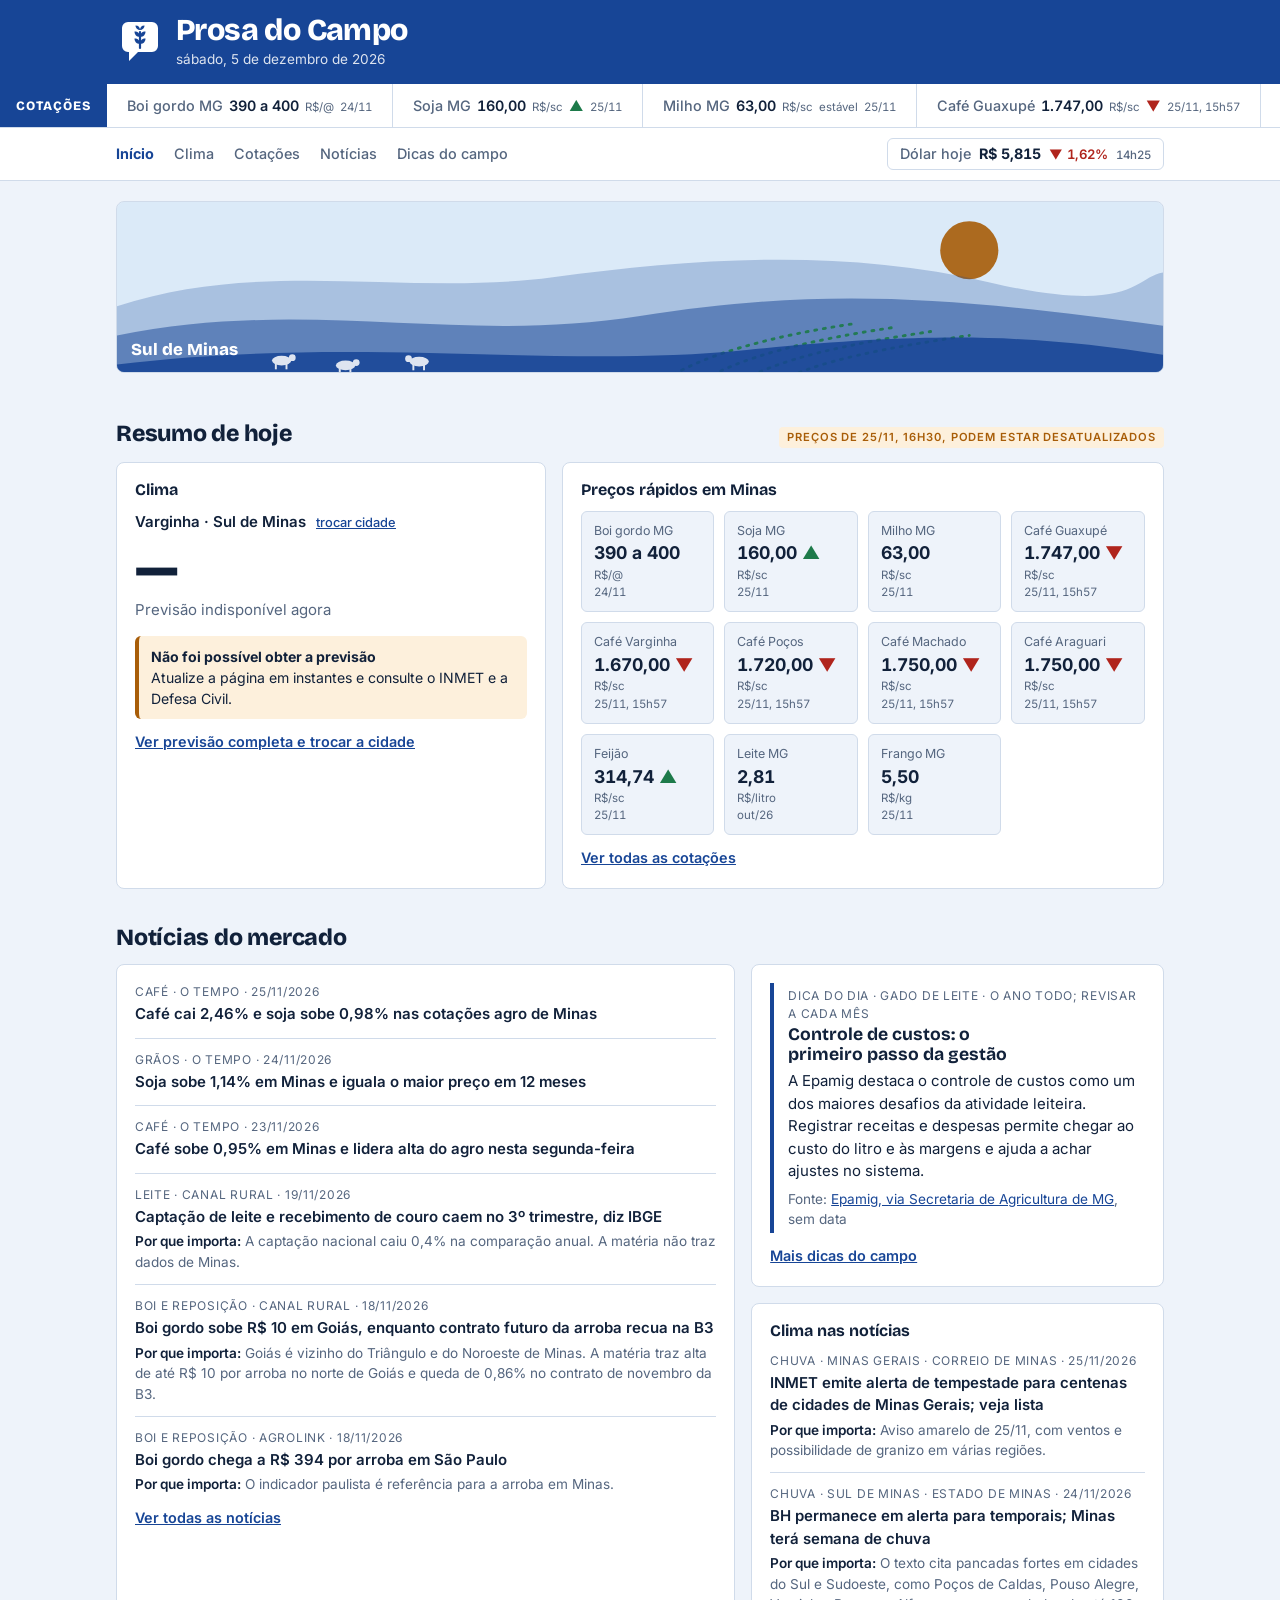
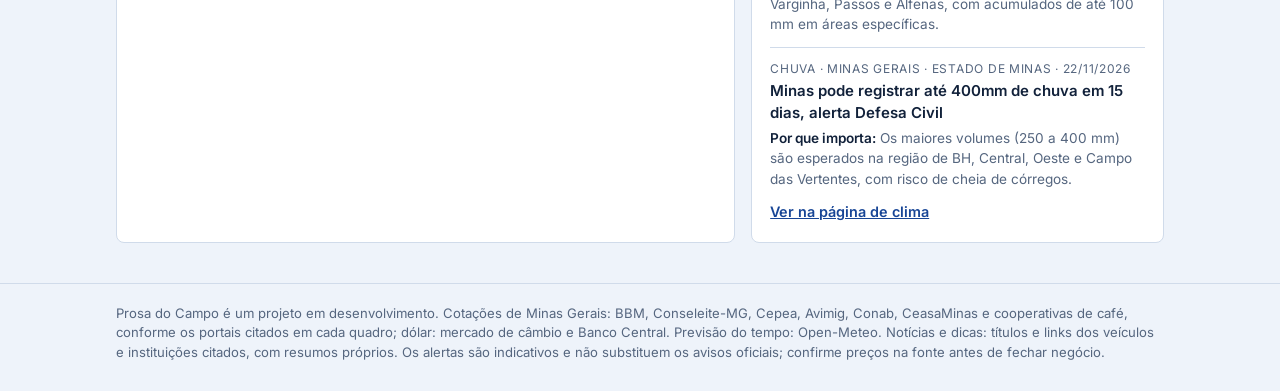
==== commit b586a27d: "Site em várias páginas: Início, Clima, Cotações, Notícias e Dicas do campo Dados em data/*.json, not" ====
--- a/index.html
+++ b/index.html
@@ -2,196 +2,16 @@
 <html lang="pt-BR">
 <head>
 <meta charset="utf-8">
-<meta name="viewport" content="width=device-width,initial-scale=1,viewport-fit=cover">
-<style>:root{color-scheme:light;padding-top:env(safe-area-inset-top,0px);padding-bottom:env(safe-area-inset-bottom,0px)}body{margin:0;font:14px system-ui,sans-serif}img{max-width:100%}[hidden]{display:none!important}</style>
+<meta name="viewport" content="width=device-width, initial-scale=1, viewport-fit=cover">
 <title>Prosa do Campo</title>
+<meta name="description" content="Notícias, clima e cotações do campo em Minas Gerais, com foco no Sul de Minas.">
 <link rel="stylesheet" href="https://fonts.googleapis.com/css2?family=Bricolage+Grotesque:opsz,wght@12..96,600;12..96,800&family=Inter:wght@400;500;600&display=swap">
-<style>
-/* Layout: faixa azul com logo e cidade, ticker de cotações, ilustração, clima, cotações em abas, notícias e dicas */
-:root {
-  --bg: #eef3fa;
-  --surface: #ffffff;
-  --ink: #11213a;
-  --muted: #55667f;
-  --line: #d0dbea;
-  --accent: #174596;
-  --accent-ink: #ffffff;
-  --sky: #1f7ad1;
-  --warn: #a85d08;
-  --warn-bg: #fdf0dc;
-  --crit: #b0241c;
-  --crit-bg: #fbe4e1;
-  --good: #1d7a4a;
-  --font-display: "Bricolage Grotesque", "Trebuchet MS", system-ui, sans-serif;
-  --font-body: "Inter", system-ui, -apple-system, "Segoe UI", sans-serif;
-}
-@media (prefers-color-scheme: dark) {
-  :root:not([data-theme="light"]) {
-    --bg: #0c1524; --surface: #131f33; --ink: #e4ecf8; --muted: #9fb0c8; --line: #24344d;
-    --accent: #7db0ff; --accent-ink: #07101f; --sky: #5fc0ee; --warn: #f0b15a; --warn-bg: #33250f;
-    --crit: #ff8f86; --crit-bg: #3a1613; --good: #5fbf8a; color-scheme: dark;
-  }
-}
-:root[data-theme="dark"] {
-  --bg: #0c1524; --surface: #131f33; --ink: #e4ecf8; --muted: #9fb0c8; --line: #24344d;
-  --accent: #7db0ff; --accent-ink: #07101f; --sky: #5fc0ee; --warn: #f0b15a; --warn-bg: #33250f;
-  --crit: #ff8f86; --crit-bg: #3a1613; --good: #5fbf8a; color-scheme: dark;
-}
-* { box-sizing: border-box; }
-body { background: var(--bg); color: var(--ink); font-family: var(--font-body); font-size: 15px; line-height: 1.5; }
-.wrap { max-width: 1080px; margin: 0 auto; padding-left: max(16px, env(safe-area-inset-left, 0px)); padding-right: max(16px, env(safe-area-inset-right, 0px)); }
-h1, h2, h3 { font-family: var(--font-display); text-wrap: balance; margin: 0; line-height: 1.1; }
-a { color: var(--accent); }
-:focus-visible { outline: 2px solid var(--sky); outline-offset: 2px; }
-
-.top { background: var(--accent); color: var(--accent-ink); margin-top: calc(-1 * env(safe-area-inset-top, 0px)); padding-top: env(safe-area-inset-top, 0px); }
-.top .wrap { display: flex; flex-wrap: wrap; gap: 12px 24px; align-items: center; justify-content: space-between; padding-block: 14px; }
-.brand { display: flex; align-items: center; gap: 12px; min-width: 0; }
-.logo { width: 48px; height: 48px; flex: none; }
-.brand h1 { font-size: 1.9rem; font-weight: 800; letter-spacing: -0.02em; }
-.brand p { margin: 2px 0 0; font-size: 0.85rem; opacity: 0.85; }
-.pick { display: flex; align-items: center; gap: 8px; min-width: 0; }
-.pick label { font-size: 0.75rem; text-transform: uppercase; letter-spacing: 0.08em; opacity: 0.85; }
-select { font: inherit; padding: 8px 10px; border-radius: 6px; border: 1px solid var(--line); background: var(--surface); color: var(--ink); min-width: 0; max-width: 100%; }
-
-/* Faixa de cotações */
-.ticker { display: flex; background: var(--surface); border-bottom: 1px solid var(--line); }
-.tk-label { flex: none; display: flex; align-items: center; padding: 0 16px; padding-left: max(16px, env(safe-area-inset-left, 0px)); font-family: var(--font-display); font-weight: 800; font-size: 0.8rem; text-transform: uppercase; letter-spacing: 0.08em; background: var(--accent); color: var(--accent-ink); text-decoration: none; }
-.tk-view { overflow: hidden; flex: 1; min-width: 0; }
-.tk-row { display: flex; width: max-content; animation: tick 70s linear infinite; }
-.tk-view:hover .tk-row { animation-play-state: paused; }
-.tk { display: flex; align-items: baseline; gap: 6px; padding: 11px 20px; border-right: 1px solid var(--line); white-space: nowrap; font-variant-numeric: tabular-nums; font-size: 0.9rem; }
-.tk .k { font-weight: 500; color: var(--muted); }
-.tk .v { font-weight: 600; }
-.tk .u, .tk .d { font-size: 0.72rem; color: var(--muted); }
-.tk .up { color: var(--good); } .tk .down { color: var(--crit); }
-@keyframes tick { to { transform: translateX(-50%); } }
-@media (prefers-reduced-motion: reduce) {
-  .tk-view { overflow-x: auto; }
-  .tk-row { animation: none; }
-  .tk-dup { display: none; }
-}
-
-nav.sections { border-bottom: 1px solid var(--line); background: var(--surface); }
-nav.sections .wrap { display: flex; align-items: center; justify-content: space-between; gap: 16px; padding-block: 10px; }
-nav.sections .links { display: flex; gap: 20px; overflow-x: auto; min-width: 0; }
-nav.sections a.nav-usd { flex: none; display: flex; align-items: baseline; gap: 8px; color: var(--ink); padding: 4px 12px; border: 1px solid var(--line); border-radius: 6px; font-variant-numeric: tabular-nums; }
-nav.sections a.nav-usd:hover { color: var(--ink); border-color: var(--accent); }
-.nav-usd .k { color: var(--muted); font-weight: 500; }
-.nav-usd .v { font-weight: 700; }
-.nav-usd .up { color: var(--good); font-weight: 600; font-size: 0.82rem; }
-.nav-usd .down { color: var(--crit); font-weight: 600; font-size: 0.82rem; }
-.nav-usd .t { color: var(--muted); font-size: 0.72rem; }
-@media (max-width: 520px) { .nav-usd .t { display: none; } }
-nav.sections a { white-space: nowrap; text-decoration: none; color: var(--muted); font-weight: 500; font-size: 0.9rem; }
-nav.sections a:hover { color: var(--accent); }
-
-.wx-tools { display: flex; flex-wrap: wrap; gap: 10px 16px; align-items: center; margin-bottom: 14px; }
-.pick-city { display: flex; align-items: center; gap: 8px; min-width: 0; }
-.pick-city label { font-size: 0.75rem; text-transform: uppercase; letter-spacing: 0.08em; color: var(--muted); font-weight: 600; }
-.pick-city select { max-width: 100%; }
-.city-search { display: flex; gap: 8px; flex: 1; min-width: 240px; }
-.city-search input { flex: 1; min-width: 0; font: inherit; padding: 8px 10px; border: 1px solid var(--line); border-radius: 6px; background: var(--surface); color: var(--ink); }
-.city-search button { font: inherit; font-weight: 600; padding: 8px 16px; border: 0; border-radius: 6px; background: var(--accent); color: var(--accent-ink); cursor: pointer; }
-.city-results { display: flex; flex-wrap: wrap; gap: 8px; align-items: center; margin: -4px 0 14px; }
-.city-results button { font: inherit; padding: 6px 12px; border: 1px solid var(--line); border-radius: 999px; background: var(--surface); color: var(--ink); cursor: pointer; }
-.city-results button:hover { border-color: var(--accent); color: var(--accent); }
-.sr { position: absolute; width: 1px; height: 1px; overflow: hidden; clip: rect(0 0 0 0); white-space: nowrap; }
-.hero { margin: 20px 0 0; border-radius: 8px; overflow: hidden; border: 1px solid var(--line); background: var(--surface); position: relative; }
-.hero svg { display: block; width: 100%; height: 170px; }
-.hero figcaption { position: absolute; left: 14px; bottom: 10px; color: var(--accent-ink); font-family: var(--font-display); font-weight: 800; font-size: 1.05rem; }
-
-main { padding-block: 24px 40px; display: grid; gap: 36px; }
-section > header { display: flex; flex-wrap: wrap; gap: 6px 14px; align-items: baseline; justify-content: space-between; margin-bottom: 14px; }
-section > header h2 { font-size: 1.45rem; font-weight: 800; letter-spacing: -0.01em; }
-.sub { color: var(--muted); font-size: 0.85rem; }
-.tag { display: inline-block; font-size: 0.7rem; font-weight: 600; text-transform: uppercase; letter-spacing: 0.08em; padding: 2px 8px; border-radius: 4px; background: var(--warn-bg); color: var(--warn); }
-.tag.live { background: var(--line); color: var(--good); }
-.notice { border: 1px solid var(--line); background: var(--surface); color: var(--muted); padding: 10px 14px; border-radius: 6px; font-size: 0.85rem; margin: 0 0 16px; }
-
-/* Clima */
-.weather { display: grid; gap: 16px; grid-template-columns: minmax(0, 1fr) minmax(0, 1.6fr); }
-.panel { background: var(--surface); border: 1px solid var(--line); border-radius: 8px; padding: 18px; min-width: 0; }
-.now .temp { font-family: var(--font-display); font-size: 3.4rem; font-weight: 800; line-height: 1; letter-spacing: -0.03em; }
-.now .cond { color: var(--muted); margin-top: 4px; }
-.now .place { font-weight: 600; margin-bottom: 8px; }
-.alerts { display: grid; gap: 8px; margin-top: 14px; }
-.alert { padding: 10px 12px; border-radius: 6px; font-size: 0.88rem; border-left: 4px solid; }
-.alert strong { display: block; }
-.alert.crit { background: var(--crit-bg); border-color: var(--crit); }
-.alert.warn { background: var(--warn-bg); border-color: var(--warn); }
-.alert.ok { background: var(--bg); border-color: var(--good); }
-.days { display: grid; grid-template-columns: repeat(5, minmax(0, 1fr)); gap: 8px; }
-.day { text-align: center; padding: 10px 4px; border: 1px solid var(--line); border-radius: 6px; font-variant-numeric: tabular-nums; min-width: 0; }
-.day .dn { font-weight: 600; font-size: 0.85rem; }
-.day .dc { font-size: 0.72rem; color: var(--muted); min-height: 2.2em; }
-.day .mm { margin-top: 4px; font-weight: 600; }
-.day .mm span { color: var(--sky); }
-.day .rain { font-size: 0.78rem; color: var(--muted); margin-top: 2px; }
-.day.frost { border-color: var(--crit); background: var(--crit-bg); }
-.day.heavy { border-color: var(--sky); }
-.panel h3 { font-size: 1rem; margin-bottom: 12px; }
-
-/* Cotações */
-.ico { width: 26px; height: 26px; fill: none; stroke: var(--accent); stroke-width: 2; stroke-linecap: round; stroke-linejoin: round; flex: none; }
-.ttl { display: inline-flex; align-items: center; gap: 8px; }
-.tabs { display: flex; gap: 4px; margin-bottom: 16px; border-bottom: 1px solid var(--line); }
-.tabs button { font: inherit; font-weight: 600; padding: 10px 16px; background: none; border: 0; border-bottom: 3px solid transparent; color: var(--muted); cursor: pointer; margin-bottom: -1px; }
-.tabs button[aria-selected="true"] { color: var(--accent); border-bottom-color: var(--accent); }
-.quotes { display: grid; gap: 16px; grid-template-columns: repeat(2, minmax(0, 1fr)); }
-.q h3 { display: flex; justify-content: space-between; align-items: baseline; gap: 8px; flex-wrap: wrap; }
-.scroll { overflow-x: auto; }
-table { width: 100%; border-collapse: collapse; font-variant-numeric: tabular-nums; }
-th, td { text-align: right; padding: 8px 6px; border-bottom: 1px solid var(--line); font-size: 0.88rem; white-space: nowrap; }
-th:first-child, td:first-child { text-align: left; white-space: normal; }
-th { font-size: 0.7rem; text-transform: uppercase; letter-spacing: 0.07em; color: var(--muted); font-weight: 600; }
-tr:last-child td { border-bottom: 0; }
-td.val { font-weight: 600; }
-td.dt { color: var(--muted); font-size: 0.8rem; }
-.up { color: var(--good); } .down { color: var(--crit); }
-.unit { display: block; font-size: 0.72rem; color: var(--muted); }
-.empty { margin: 0; padding: 14px; border: 1px dashed var(--line); border-radius: 6px; color: var(--muted); font-size: 0.88rem; }
-
-.q.wide { grid-column: 1 / -1; }
-.cafe-grid { display: grid; gap: 18px 28px; grid-template-columns: minmax(0, 1.15fr) minmax(0, 1fr); }
-.cafe-grid > div { min-width: 0; }
-.q h4 { margin: 0 0 6px; font-size: 0.78rem; text-transform: uppercase; letter-spacing: 0.06em; color: var(--muted); font-weight: 600; }
-.cafe-grid .stack { display: grid; gap: 22px; align-content: start; }
-.usd { display: grid; gap: 16px; grid-template-columns: minmax(0, 1fr) minmax(0, 1.6fr); }
-.usd .lbl { font-size: 0.75rem; text-transform: uppercase; letter-spacing: 0.08em; color: var(--muted); font-weight: 600; }
-.usd .big { font-family: var(--font-display); font-size: 3.2rem; font-weight: 800; line-height: 1.05; letter-spacing: -0.03em; margin: 6px 0 4px; font-variant-numeric: tabular-nums; }
-.usd .chg { font-weight: 600; font-variant-numeric: tabular-nums; }
-.usd dl { display: grid; grid-template-columns: auto 1fr; gap: 4px 16px; margin: 14px 0 0; font-variant-numeric: tabular-nums; font-size: 0.9rem; }
-.usd dt { color: var(--muted); } .usd dd { margin: 0; text-align: right; font-weight: 600; }
-
-/* Notícias e dicas */
-.cols { display: grid; gap: 16px; grid-template-columns: minmax(0, 1.5fr) minmax(0, 1fr); }
-.news { list-style: none; margin: 0; padding: 0; display: grid; }
-.news li { padding: 12px 0; border-bottom: 1px solid var(--line); }
-.news li:first-child { padding-top: 0; }
-.news li:last-child { border-bottom: 0; padding-bottom: 0; }
-.news .meta { font-size: 0.75rem; color: var(--muted); text-transform: uppercase; letter-spacing: 0.06em; }
-.news a { display: inline-block; margin-top: 2px; font-weight: 600; color: var(--ink); text-decoration: none; }
-.news a:hover { color: var(--accent); text-decoration: underline; }
-.tips { margin: 0; padding-left: 1.1em; display: grid; gap: 10px; }
-.tips li::marker { color: var(--accent); }
-
-footer { border-top: 1px solid var(--line); padding-block: 20px 28px; color: var(--muted); font-size: 0.82rem; }
-
-@media (max-width: 760px) {
-  .weather, .quotes, .cols, .usd, .cafe-grid { grid-template-columns: minmax(0, 1fr); }
-  .days { grid-template-columns: repeat(5, minmax(64px, 1fr)); overflow-x: auto; }
-  .brand h1 { font-size: 1.6rem; }
-  .hero svg { height: 130px; }
-}
-</style>
+<link rel="stylesheet" href="assets/site.css">
 </head>
-<body>
-
-
+<body data-page="inicio">
 <header class="top">
   <div class="wrap">
-    <div class="brand">
+    <a class="brand" href="index.html" style="color:inherit;text-decoration:none">
       <svg class="logo" viewBox="0 0 48 48" role="img" aria-label="Logo Prosa do Campo: balão de conversa com uma espiga">
         <path d="M6 10a6 6 0 0 1 6-6h24a6 6 0 0 1 6 6v18a6 6 0 0 1-6 6H22l-9 9v-9h-1a6 6 0 0 1-6-6z" fill="var(--accent-ink)"/>
         <path d="M24 30V14" stroke="var(--accent)" stroke-width="2.2" stroke-linecap="round" fill="none"/>
@@ -208,22 +28,21 @@
         <h1>Prosa do Campo</h1>
         <p id="today">Notícias, clima e cotações para o produtor mineiro</p>
       </div>
-    </div>
+    </a>
   </div>
 </header>
 
 <div class="ticker" aria-label="Cotações do dia">
-  <a class="tk-label" href="#cotacoes">Cotações</a>
+  <a class="tk-label" href="cotacoes.html">Cotações</a>
   <div class="tk-view"><div class="tk-row" id="ticker"></div></div>
 </div>
 
 <nav class="sections" aria-label="Seções">
   <div class="wrap">
-    <div class="links"><a href="#clima">Clima</a><a href="#cotacoes">Cotações</a><a href="#noticias">Notícias</a><a href="#dicas">Dicas do campo</a></div>
-    <a class="nav-usd" id="nav-usd" href="#cotacoes"><span class="k">Dólar hoje</span><span class="v" id="nav-v">R$ —</span><span class="down" id="nav-pct"></span><span class="t" id="nav-t"></span></a>
+    <div class="links"><a href="index.html" aria-current="page">Início</a><a href="clima.html">Clima</a><a href="cotacoes.html">Cotações</a><a href="noticias.html">Notícias</a><a href="dicas.html">Dicas do campo</a></div>
+    <a class="nav-usd" id="nav-usd" href="cotacoes.html#dolar"><span class="k">Dólar hoje</span><span class="v" id="nav-v">R$ —</span><span class="down" id="nav-pct"></span><span class="t" id="nav-t"></span></a>
   </div>
 </nav>
-
 <div class="wrap">
   <figure class="hero">
     <svg viewBox="0 0 1080 200" preserveAspectRatio="xMidYMid slice" role="img" aria-label="Ilustração de morros do Sul de Minas com cafezal, gado e sol">
@@ -247,419 +66,55 @@
     <figcaption>Sul de Minas</figcaption>
   </figure>
 </div>
+<main class="wrap">
 
-<main class="wrap">
-  <section id="clima" aria-labelledby="h-clima">
-    <header>
-      <h2 id="h-clima">Clima e alertas</h2>
-      <span class="sub"><span id="wx-status" class="tag">Carregando…</span></span>
-    </header>
-    <div class="wx-tools">
-      <div class="pick-city"><label for="city">Cidade</label><select id="city"></select></div>
-      <form class="city-search" id="city-form" role="search">
-        <label for="city-q" class="sr">Buscar outra cidade de Minas</label>
-        <input id="city-q" type="search" placeholder="Buscar outra cidade de Minas" autocomplete="off" maxlength="60">
-        <button type="submit">Buscar</button>
-      </form>
-    </div>
-    <div id="city-results" class="city-results" aria-live="polite" hidden></div>
-    <div class="weather">
+  <section aria-labelledby="h-hoje" style="margin-top:24px">
+    <header><h2 id="h-hoje">Resumo de hoje</h2><span class="tag" id="cot-tag">Carregando…</span></header>
+    <div class="home-top">
       <div class="panel now" aria-live="polite">
+        <h3>Clima</h3>
         <div class="place" id="wx-place"></div>
         <div class="temp" id="wx-temp"></div>
         <div class="cond" id="wx-cond"></div>
         <div class="alerts" id="alerts"></div>
+        <a class="more" href="clima.html">Ver previsão completa e trocar a cidade</a>
       </div>
       <div class="panel">
-        <h3>Próximos 5 dias</h3>
-        <div class="days" id="days"></div>
-        <p class="sub" style="margin:12px 0 0">Mínima em <span style="color:var(--sky)">azul</span>. Alerta de geada com mínima prevista de 3 °C ou menos; chuva forte com 30 mm ou mais no dia. Critério orientativo do site. Confira avisos oficiais do INMET e da Defesa Civil.</p>
+        <h3>Preços rápidos em Minas</h3>
+        <div class="stats" id="home-stats"><p class="empty">Carregando…</p></div>
+        <a class="more" href="cotacoes.html">Ver todas as cotações</a>
       </div>
     </div>
   </section>
 
-  <section id="cotacoes" aria-labelledby="h-cot">
-    <header>
-      <h2 id="h-cot">Cotações</h2>
-      <span class="tag" id="cot-tag">Carregando…</span>
-    </header>
-    <p class="notice" id="aviso">Carregando…</p>
-    <div class="tabs" role="tablist" aria-label="Tipo de cotação">
-      <button type="button" role="tab" id="tab-agro" aria-selected="true" aria-controls="panel-agro">Agro</button>
-      <button type="button" role="tab" id="tab-usd" aria-selected="false" aria-controls="panel-usd">Dólar</button>
-    </div>
-
-    <div class="quotes" id="panel-agro" role="tabpanel" aria-labelledby="tab-agro"><p class="empty">Carregando cotações…</p></div>
-
-    <div class="usd" id="panel-usd" role="tabpanel" aria-labelledby="tab-usd" hidden>
+  <section aria-labelledby="h-news">
+    <header><h2 id="h-news">Notícias do mercado</h2></header>
+    <div class="cols">
       <div class="panel">
-        <div class="lbl">Dólar à vista · USD/BRL</div>
-        <div class="big" id="usd-val">—</div>
-        <div class="chg" id="usd-chg"></div>
-        <dl>
-          <dt>Data</dt><dd id="usd-date"></dd>
-          <dt>Tipo</dt><dd id="usd-type"></dd>
-          <dt>PTAX (venda)</dt><dd id="usd-ptax"></dd>
-        </dl>
+        <ul class="news" id="home-news"><li class="sub">Carregando…</li></ul>
+        <a class="more" href="noticias.html">Ver todas as notícias</a>
       </div>
-      <div class="panel">
-        <h3>Registro do dia</h3>
-        <div class="scroll"><table>
-          <thead><tr><th>Horário</th><th>Valor</th><th>Variação</th><th>Fonte</th></tr></thead>
-          <tbody id="usd-rows"></tbody></table></div>
-        <p class="sub" id="usd-note" style="margin:10px 0 0"></p>
+      <div style="display:grid;gap:16px;align-content:start">
+        <div class="panel" id="home-dica-box">
+          <div id="home-dica"><p class="sub">Carregando…</p></div>
+          <a class="more" href="dicas.html">Mais dicas do campo</a>
+        </div>
+        <div class="panel">
+          <h3>Clima nas notícias</h3>
+          <ul class="news" id="home-clima-news"><li class="sub">Carregando…</li></ul>
+          <a class="more" href="clima.html">Ver na página de clima</a>
+        </div>
       </div>
     </div>
   </section>
 
-  <section id="noticias" aria-labelledby="h-not">
-    <header>
-      <h2 id="h-not">Notícias do campo</h2>
-      <span class="tag live">Manchetes recentes</span>
-    </header>
-    <div class="cols">
-      <div class="panel">
-        <ul class="news" id="news"></ul>
-        <p class="sub" style="margin:14px 0 0">Títulos e links das matérias originais. O texto completo está no site de cada portal. A ligação automática por RSS ainda está por fazer.</p>
-      </div>
-      <div class="panel" id="dicas">
-        <h3>Dicas do campo</h3>
-        <ul class="tips">
-          <li>Com aviso de geada, a temperatura junto à planta costuma ficar abaixo da registrada no abrigo meteorológico. Considere a medida de proteção já na véspera.</li>
-          <li>Antes de chuva forte, limpe valetas, terraços e bebedouros e confira o escoamento de estradas internas.</li>
-          <li>Registre a data de cada venda e o preço recebido. Isso ajuda a comparar com a cotação do dia e a planejar o caixa.</li>
-          <li>Tempo seco e frio aumenta o risco de incêndio em pastagens. Mantenha aceiros em dia.</li>
-        </ul>
-      </div>
-    </div>
-  </section>
 </main>
 
 <footer>
   <div class="wrap">
-    Prosa do Campo é um projeto em desenvolvimento. Cotações de Minas Gerais: BBM, Conseleite-MG, Cepea, Avimig, Conab, CeasaMinas e cooperativas de café, conforme os portais citados em cada quadro; dólar: mercado de câmbio e Banco Central. Previsão do tempo: Open-Meteo, ativa quando o site estiver hospedado. Os alertas são indicativos e não substituem avisos oficiais.
+    Prosa do Campo é um projeto em desenvolvimento. Cotações de Minas Gerais: BBM, Conseleite-MG, Cepea, Avimig, Conab, CeasaMinas e cooperativas de café, conforme os portais citados em cada quadro; dólar: mercado de câmbio e Banco Central. Previsão do tempo: Open-Meteo. Notícias e dicas: títulos e links dos veículos e instituições citados, com resumos próprios. Os alertas são indicativos e não substituem os avisos oficiais; confirme preços na fonte antes de fechar negócio.
   </div>
 </footer>
-
-<script>
-var PREVIEW = typeof window.claude !== "undefined";
-var DATA_URL = "data/cotacoes.json";
-var AWESOME = "https://economia.awesomeapi.com.br/json/last/USD-BRL";
-var ICONS = {
-  boi: '<path d="M5 8c0 5 3 7 6 7M27 8c0 5-3 7-6 7"/><rect x="10" y="12" width="12" height="14" rx="5"/><path d="M14 19h.01M18 19h.01"/>',
-  leite: '<path d="M9 5h14l-2 22H11z"/><path d="M10 12h12"/>',
-  grao: '<path d="M16 28V8"/><path d="M16 12c-4 0-5-3-5-5 3 0 5 2 5 5zM16 12c4 0 5-3 5-5-3 0-5 2-5 5zM16 19c-4 0-5-3-5-5 3 0 5 2 5 5zM16 19c4 0 5-3 5-5-3 0-5 2-5 5z"/>',
-  cafe: '<ellipse cx="16" cy="16" rx="8" ry="12" transform="rotate(30 16 16)"/><path d="M13 7c5 4 1 9 6 18"/>',
-  cesta: '<path d="M5 13h22l-2 13H7z"/><path d="M11 13l5-8 5 8"/>',
-  folha: '<path d="M16 28c-6-4-9-9-9-14 5 0 9 3 9 8 0-5 4-8 9-8 0 5-3 10-9 14z"/>'
-};
-function esc(s) { return String(s == null ? "" : s).replace(/[&<>"']/g, function (c) { return { "&": "&amp;", "<": "&lt;", ">": "&gt;", '"': "&quot;", "'": "&#39;" }[c]; }); }
-function safeUrl(u) { return typeof u === "string" && u.indexOf("https://") === 0 ? u : ""; }
-function link(t, u) { var s = safeUrl(u); return s ? '<a href="' + esc(s) + '">' + esc(t) + "</a>" : esc(t); }
-function $(id) { return document.getElementById(id); }
-
-/* Faixa de cotações */
-function tickerHtml(items, dup) {
-  return items.map(function (t) {
-    var arrow = t.dir > 0 ? '<span class="up" aria-label="em alta">▲</span>' : t.dir < 0 ? '<span class="down" aria-label="em queda">▼</span>' : t.dir === 0 ? '<span class="d">estável</span>' : "";
-    return '<div class="tk' + (dup ? " tk-dup" : "") + '"' + (dup ? ' aria-hidden="true"' : "") + '><span class="k">' + esc(t.k) + '</span><span class="v">' + esc(t.v) + '</span><span class="u">' + esc(t.u) + "</span>" + arrow + '<span class="d">' + esc(t.d) + "</span></div>";
-  }).join("");
-}
-
-/* Quadros de cotação */
-function cell(c) {
-  if (typeof c === "string") c = { t: c };
-  return "<td" + (c.cls ? ' class="' + esc(c.cls) + '"' : "") + ">" + esc(c.t) + (c.s ? '<span class="unit">' + esc(c.s) + "</span>" : "") + "</td>";
-}
-function bloco(b) {
-  var h = b.titulo ? "<h4>" + esc(b.titulo) + "</h4>" : "";
-  h += '<div class="scroll"><table><thead><tr>' + b.colunas.map(function (c) { return "<th>" + esc(c) + "</th>"; }).join("") + "</tr></thead><tbody>" +
-    b.linhas.map(function (l) { return "<tr>" + l.map(cell).join("") + "</tr>"; }).join("") + "</tbody></table></div>";
-  var fs = b.fontes || [];
-  var nota = (b.nota ? esc(b.nota) + " " : "") + (fs.length ? "Fonte" + (fs.length > 1 ? "s" : "") + ": " + fs.map(function (f) { return link(f.t, f.u); }).join(", ") + "." : "");
-  if (nota) h += '<p class="sub" style="margin:10px 0 0">' + nota + "</p>";
-  return h;
-}
-function painel(p) {
-  var h = '<div class="panel q' + (p.wide ? " wide" : "") + '"><h3><span class="ttl"><svg class="ico" viewBox="0 0 32 32" aria-hidden="true">' + (ICONS[p.icone] || "") + "</svg>" + esc(p.titulo) + "</span>" + (p.sub ? ' <span class="sub">' + esc(p.sub) + "</span>" : "") + "</h3>";
-  if (p.vazio) h += '<p class="empty">' + esc(p.vazio) + "</p>";
-  var bl = p.blocos || [];
-  if (p.duasColunas && bl.length) h += '<div class="cafe-grid"><div>' + bloco(bl[0]) + '</div><div class="stack">' + bl.slice(1).map(function (b) { return "<div>" + bloco(b) + "</div>"; }).join("") + "</div></div>";
-  else h += bl.map(bloco).join("");
-  if (p.rodape) h += '<p class="sub" style="margin:14px 0 0">' + esc(p.rodape) + "</p>";
-  return h + "</div>";
-}
-function noticia(n) {
-  return '<li><div class="meta">' + esc(n.categoria) + " · " + esc(n.fonte) + " · " + esc(n.data) + "</div>" + link(n.titulo, n.url) + "</li>";
-}
-
-/* Dólar */
-var fmt3 = new Intl.NumberFormat("pt-BR", { minimumFractionDigits: 3, maximumFractionDigits: 3 });
-function pctTxt(p) { return (p >= 0 ? "+" : "−") + Math.abs(p).toFixed(2).replace(".", ",") + "%"; }
-function showDollar(d) {
-  var dir = d.variacaoPct < 0 ? "down" : d.variacaoPct > 0 ? "up" : "";
-  var arrow = d.variacaoPct < 0 ? "▼ " : d.variacaoPct > 0 ? "▲ " : "";
-  var v = "R$ " + fmt3.format(d.valor);
-  $("nav-v").textContent = v;
-  $("nav-pct").textContent = arrow + Math.abs(d.variacaoPct).toFixed(2).replace(".", ",") + "%";
-  $("nav-pct").className = dir;
-  $("nav-t").textContent = d.hora;
-  $("nav-usd").title = "Dólar à vista às " + d.hora + " de " + d.data + ". " + (d.live ? "Atualizado ao abrir a página." : "Fonte: " + d.fonte + ".");
-  $("usd-val").textContent = v;
-  $("usd-chg").textContent = arrow + pctTxt(d.variacaoPct) + " às " + d.hora;
-  $("usd-chg").className = "chg " + dir;
-  $("usd-date").textContent = d.data;
-  $("usd-type").textContent = d.tipo;
-  $("usd-ptax").textContent = d.ptax || "—";
-}
-function renderDollarTable(d) {
-  $("usd-rows").innerHTML = d.linhas.map(function (l) {
-    return "<tr><td>" + esc(l.hora) + (l.sub ? '<span class="unit">' + esc(l.sub) + "</span>" : "") + '</td><td class="val">' + esc(l.valor) + "</td><td" + (l.cls ? ' class="' + esc(l.cls) + '"' : "") + ">" + esc(l.variacao) + "</td><td>" + link(l.fonte, l.url) + "</td></tr>";
-  }).join("");
-  $("usd-note").textContent = d.nota || "";
-}
-function liveDollar(base) {
-  fetch(AWESOME).then(function (r) { if (!r.ok) throw new Error("http"); return r.json(); }).then(function (j) {
-    var u = j.USDBRL, valor = +u.ask, pct = +u.pctChange;
-    if (!isFinite(valor) || !isFinite(pct) || valor < 3 || valor > 10) throw new Error("valor");
-    var m = /(\d{4})-(\d{2})-(\d{2}) (\d{2}):(\d{2})/.exec(u.create_date || "");
-    if (!m) throw new Error("data");
-    showDollar({ valor: valor, variacaoPct: pct, hora: m[4] + "h" + m[5], data: m[3] + "/" + m[2] + "/" + m[1], tipo: "Ao vivo, atualizado ao abrir a página", ptax: base.ptax, fonte: "AwesomeAPI", live: true });
-  }).catch(function () {});
-}
-
-/* Carregamento dos preços */
-function stampText(iso) {
-  var d = new Date(iso);
-  if (isNaN(d.getTime())) return null;
-  var parts = new Intl.DateTimeFormat("pt-BR", { day: "2-digit", month: "2-digit", hour: "2-digit", minute: "2-digit", timeZone: "America/Sao_Paulo", hourCycle: "h23" }).formatToParts(d);
-  var g = {}; parts.forEach(function (p) { g[p.type] = p.value; });
-  return { text: g.day + "/" + g.month + ", " + g.hour + "h" + g.minute, ageH: (Date.now() - d.getTime()) / 36e5 };
-}
-function loadData() {
-  var url = PREVIEW ? DATA_URL : DATA_URL + "?t=" + Math.floor(Date.now() / 600000);
-  fetch(url).then(function (r) { if (!r.ok) throw new Error("http"); return r.json(); }).then(function (data) {
-    $("ticker").innerHTML = tickerHtml(data.ticker, false) + tickerHtml(data.ticker, true);
-    $("aviso").textContent = data.aviso || "";
-    $("panel-agro").innerHTML = data.paineis.map(painel).join("");
-    $("news").innerHTML = data.noticias.map(noticia).join("");
-    renderDollarTable(data.dolar);
-    showDollar({ valor: data.dolar.valor, variacaoPct: data.dolar.variacaoPct, hora: data.dolar.hora, data: data.dolar.data, tipo: data.dolar.tipo, ptax: data.dolar.ptax, fonte: data.dolar.fonte, live: false });
-    var st = stampText(data.atualizadoEm), tag = $("cot-tag");
-    if (st) {
-      if (st.ageH > 30) { tag.textContent = "Preços de " + st.text + ", podem estar desatualizados"; tag.className = "tag"; }
-      else { tag.textContent = "Atualizado em " + st.text; tag.className = "tag live"; }
-    }
-    liveDollar(data.dolar);
-  }).catch(function () {
-    $("aviso").textContent = "Não foi possível carregar as cotações agora. Atualize a página em instantes.";
-    $("panel-agro").innerHTML = "";
-    $("cot-tag").textContent = "Indisponível"; $("cot-tag").className = "tag";
-  });
-}
-
-/* Clima */
-var CITIES = [
-  { n: "Alfenas", lat: -21.43, lon: -45.95, g: "Sul de Minas" },
-  { n: "Andradas", lat: -22.07, lon: -46.57, g: "Sul de Minas" },
-  { n: "Areado", lat: -21.36, lon: -46.14, g: "Sul de Minas" },
-  { n: "Boa Esperança", lat: -21.09, lon: -45.57, g: "Sul de Minas" },
-  { n: "Cambuquira", lat: -21.85, lon: -45.30, g: "Sul de Minas" },
-  { n: "Campanha", lat: -21.84, lon: -45.40, g: "Sul de Minas" },
-  { n: "Campos Gerais", lat: -21.24, lon: -45.76, g: "Sul de Minas" },
-  { n: "Carmo de Minas", lat: -22.12, lon: -45.13, g: "Sul de Minas" },
-  { n: "Cássia", lat: -20.58, lon: -46.92, g: "Sul de Minas" },
-  { n: "Caxambu", lat: -21.98, lon: -44.93, g: "Sul de Minas" },
-  { n: "Elói Mendes", lat: -21.61, lon: -45.57, g: "Sul de Minas" },
-  { n: "Extrema", lat: -22.85, lon: -46.32, g: "Sul de Minas" },
-  { n: "Guaxupé", lat: -21.31, lon: -46.71, g: "Sul de Minas" },
-  { n: "Itajubá", lat: -22.42, lon: -45.45, g: "Sul de Minas" },
-  { n: "Lavras", lat: -21.25, lon: -45.00, g: "Sul de Minas" },
-  { n: "Machado", lat: -21.68, lon: -45.92, g: "Sul de Minas" },
-  { n: "Monte Santo de Minas", lat: -21.19, lon: -46.98, g: "Sul de Minas" },
-  { n: "Muzambinho", lat: -21.37, lon: -46.53, g: "Sul de Minas" },
-  { n: "Nepomuceno", lat: -21.23, lon: -45.23, g: "Sul de Minas" },
-  { n: "Ouro Fino", lat: -22.28, lon: -46.37, g: "Sul de Minas" },
-  { n: "Paraguaçu", lat: -21.55, lon: -45.74, g: "Sul de Minas" },
-  { n: "Passos", lat: -20.72, lon: -46.61, g: "Sul de Minas" },
-  { n: "Poços de Caldas", lat: -21.79, lon: -46.56, g: "Sul de Minas" },
-  { n: "Pouso Alegre", lat: -22.23, lon: -45.94, g: "Sul de Minas" },
-  { n: "Santa Rita do Sapucaí", lat: -22.25, lon: -45.71, g: "Sul de Minas" },
-  { n: "São Lourenço", lat: -22.12, lon: -45.05, g: "Sul de Minas" },
-  { n: "São Sebastião do Paraíso", lat: -20.92, lon: -46.99, g: "Sul de Minas" },
-  { n: "Três Corações", lat: -21.69, lon: -45.25, g: "Sul de Minas" },
-  { n: "Três Pontas", lat: -21.37, lon: -45.51, g: "Sul de Minas" },
-  { n: "Varginha", lat: -21.55, lon: -45.43, g: "Sul de Minas" },
-  { n: "Campo Belo", lat: -20.90, lon: -45.28, g: "Centro-Oeste" },
-  { n: "Divinópolis", lat: -20.14, lon: -44.88, g: "Centro-Oeste" },
-  { n: "Araguari", lat: -18.65, lon: -48.19, g: "Triângulo" },
-  { n: "Uberaba", lat: -19.75, lon: -47.93, g: "Triângulo" },
-  { n: "Uberlândia", lat: -18.92, lon: -48.28, g: "Triângulo" },
-  { n: "Patos de Minas", lat: -18.58, lon: -46.52, g: "Alto Paranaíba" },
-  { n: "Patrocínio", lat: -18.94, lon: -46.99, g: "Alto Paranaíba" },
-  { n: "Paracatu", lat: -17.22, lon: -46.87, g: "Noroeste" },
-  { n: "Unaí", lat: -16.36, lon: -46.91, g: "Noroeste" },
-  { n: "Montes Claros", lat: -16.73, lon: -43.86, g: "Norte de Minas" },
-  { n: "Governador Valadares", lat: -18.85, lon: -41.95, g: "Vale do Rio Doce" },
-  { n: "Juiz de Fora", lat: -21.76, lon: -43.35, g: "Zona da Mata" },
-  { n: "Manhuaçu", lat: -20.26, lon: -42.03, g: "Zona da Mata" },
-  { n: "Belo Horizonte", lat: -19.92, lon: -43.94, g: "Região Central" }
-];
-var current = CITIES.filter(function (c) { return c.n === "Varginha"; })[0];
-var WMO = function (c) {
-  if (c === 0) return "Céu limpo";
-  if (c <= 2) return "Poucas nuvens";
-  if (c === 3) return "Nublado";
-  if (c === 45 || c === 48) return "Neblina";
-  if (c >= 51 && c <= 57) return "Garoa";
-  if (c >= 61 && c <= 67) return "Chuva";
-  if (c >= 80 && c <= 82) return "Pancadas";
-  if (c >= 95) return "Trovoadas";
-  return "Variável";
-};
-function sampleWeather() {
-  var t0 = new Date(), days = [], mins = [4.5, 2.5, 1.5, 6, 9], maxs = [24, 21, 19, 22, 25], rain = [0, 2, 0, 34, 12], codes = [1, 3, 0, 82, 61];
-  for (var i = 0; i < 5; i++) days.push({ date: new Date(t0.getFullYear(), t0.getMonth(), t0.getDate() + i), min: mins[i], max: maxs[i], rain: rain[i], code: codes[i] });
-  return { now: { temp: 21, code: 1 }, days: days, live: false };
-}
-function fetchWeather(c) {
-  var url = "https://api.open-meteo.com/v1/forecast?latitude=" + c.lat + "&longitude=" + c.lon +
-    "&current=temperature_2m,weather_code&daily=temperature_2m_min,temperature_2m_max,precipitation_sum,weather_code&timezone=America%2FSao_Paulo&forecast_days=5";
-  return fetch(url).then(function (r) { if (!r.ok) throw new Error("http"); return r.json(); }).then(function (j) {
-    var days = j.daily.time.map(function (s, i) {
-      var p = s.split("-");
-      return { date: new Date(+p[0], +p[1] - 1, +p[2]), min: j.daily.temperature_2m_min[i], max: j.daily.temperature_2m_max[i], rain: j.daily.precipitation_sum[i], code: j.daily.weather_code[i] };
-    });
-    return { now: { temp: j.current.temperature_2m, code: j.current.weather_code }, days: days, live: true };
-  });
-}
-var fmtDay = new Intl.DateTimeFormat("pt-BR", { weekday: "short" });
-function renderWeather(c, w) {
-  $("wx-place").textContent = c.n + " · " + c.g;
-  $("wx-temp").textContent = Math.round(w.now.temp) + " °C";
-  $("wx-cond").textContent = WMO(w.now.code);
-  var st = $("wx-status");
-  st.textContent = w.live ? "Previsão ao vivo" : "Exemplo da pré-visualização";
-  st.className = "tag" + (w.live ? " live" : "");
-  var al = [];
-  w.days.forEach(function (d, i) {
-    var when = i === 0 ? "Hoje" : (i === 1 ? "Amanhã" : fmtDay.format(d.date));
-    if (d.min <= 1) al.push({ k: "crit", t: "Geada provável · " + when, m: "Mínima prevista de " + Math.round(d.min) + " °C." });
-    else if (d.min <= 3) al.push({ k: "warn", t: "Risco de geada · " + when, m: "Mínima prevista de " + Math.round(d.min) + " °C." });
-    if (d.rain >= 50) al.push({ k: "crit", t: "Chuva muito forte · " + when, m: "Cerca de " + Math.round(d.rain) + " mm previstos." });
-    else if (d.rain >= 30) al.push({ k: "warn", t: "Chuva forte · " + when, m: "Cerca de " + Math.round(d.rain) + " mm previstos." });
-  });
-  $("alerts").innerHTML = al.length
-    ? al.map(function (a) { return '<div class="alert ' + a.k + '"><strong>' + esc(a.t) + "</strong>" + esc(a.m) + "</div>"; }).join("")
-    : '<div class="alert ok"><strong>Sem alertas nos próximos 5 dias</strong>Nenhuma geada nem chuva forte prevista.</div>';
-  $("days").innerHTML = w.days.map(function (d, i) {
-    var cls = "day" + (d.min <= 3 ? " frost" : "") + (d.rain >= 30 ? " heavy" : "");
-    var name = i === 0 ? "Hoje" : fmtDay.format(d.date).replace(".", "");
-    return '<div class="' + cls + '"><div class="dn">' + esc(name) + '</div><div class="dc">' + esc(WMO(d.code)) +
-      '</div><div class="mm"><span>' + Math.round(d.min) + "°</span> / " + Math.round(d.max) + '°</div><div class="rain">' + Math.round(d.rain) + " mm</div></div>";
-  }).join("");
-}
-function weatherUnavailable(c) {
-  $("wx-place").textContent = c.n + " · " + c.g;
-  $("wx-temp").textContent = "—";
-  $("wx-cond").textContent = "Previsão indisponível agora";
-  var st = $("wx-status"); st.textContent = "Indisponível"; st.className = "tag";
-  $("alerts").innerHTML = '<div class="alert warn"><strong>Não foi possível obter a previsão</strong>Atualize a página em instantes e consulte o INMET e a Defesa Civil.</div>';
-  $("days").innerHTML = "";
-}
-function saveCity() { try { localStorage.setItem("prosa-cidade", JSON.stringify(current)); } catch (e) {} }
-function loadWeather() {
-  var c = current;
-  fetchWeather(c).then(function (w) { if (current === c) renderWeather(c, w); })
-    .catch(function () { if (current !== c) return; if (PREVIEW) renderWeather(c, sampleWeather()); else weatherUnavailable(c); });
-}
-function buildCitySelect() {
-  var sel = $("city"), groups = [], byGroup = {};
-  CITIES.forEach(function (c, i) { if (!byGroup[c.g]) { byGroup[c.g] = []; groups.push(c.g); } byGroup[c.g].push(i); });
-  var html = "";
-  groups.forEach(function (g) {
-    html += '<optgroup label="' + esc(g) + '">' + byGroup[g].map(function (i) { return '<option value="' + i + '">' + esc(CITIES[i].n) + "</option>"; }).join("") + "</optgroup>";
-  });
-  html += '<optgroup label="Cidade buscada" id="custom-group" hidden><option value="custom" id="custom-opt"></option></optgroup>';
-  sel.innerHTML = html;
-}
-function syncSelect() {
-  var idx = CITIES.indexOf(current);
-  if (idx >= 0) { $("city").value = String(idx); $("custom-group").hidden = true; return; }
-  $("custom-opt").textContent = current.n;
-  $("custom-group").hidden = false;
-  $("city").value = "custom";
-}
-function chooseCity(c) { current = c; saveCity(); syncSelect(); loadWeather(); }
-function inMinas(x) {
-  return x && x.admin1 === "Minas Gerais" && isFinite(x.latitude) && isFinite(x.longitude) && x.latitude < -14 && x.latitude > -23.5 && x.longitude > -52 && x.longitude < -39;
-}
-function searchCity(q) {
-  var url = "https://geocoding-api.open-meteo.com/v1/search?name=" + encodeURIComponent(q) + "&count=20&language=pt&format=json&countryCode=BR";
-  return fetch(url).then(function (r) { if (!r.ok) throw new Error("http"); return r.json(); }).then(function (j) {
-    var seen = {}, out = [];
-    (j.results || []).filter(inMinas).forEach(function (x) {
-      var k = x.name + "|" + x.latitude.toFixed(1) + "|" + x.longitude.toFixed(1);
-      if (!seen[k]) { seen[k] = 1; out.push({ n: x.name, lat: +x.latitude, lon: +x.longitude, g: "Minas Gerais" }); }
-    });
-    return out;
-  });
-}
-function showResults(list, msg) {
-  var box = $("city-results");
-  box.hidden = false;
-  if (msg) { box.innerHTML = '<span class="sub">' + esc(msg) + "</span>"; return; }
-  box.innerHTML = list.map(function (c, i) { return '<button type="button" data-i="' + i + '">' + esc(c.n) + "</button>"; }).join("");
-  Array.prototype.forEach.call(box.querySelectorAll("button"), function (b) {
-    b.addEventListener("click", function () { box.hidden = true; $("city-q").value = ""; chooseCity(list[+b.getAttribute("data-i")]); });
-  });
-}
-function initCitySearch() {
-  $("city-form").addEventListener("submit", function (ev) {
-    ev.preventDefault();
-    var q = $("city-q").value.trim();
-    if (q.length < 2) { showResults([], "Digite pelo menos 2 letras do nome da cidade."); return; }
-    showResults([], "Buscando…");
-    searchCity(q).then(function (list) {
-      if (!list.length) showResults([], "Nenhuma cidade de Minas Gerais encontrada com esse nome.");
-      else showResults(list);
-    }).catch(function () { showResults([], "Não foi possível buscar agora. Escolha uma cidade da lista."); });
-  });
-}
-function initTabs() {
-  var tabs = [["tab-agro", "panel-agro"], ["tab-usd", "panel-usd"]];
-  tabs.forEach(function (t) {
-    $(t[0]).addEventListener("click", function () {
-      tabs.forEach(function (o) {
-        var on = o[0] === t[0];
-        $(o[0]).setAttribute("aria-selected", on ? "true" : "false");
-        $(o[1]).hidden = !on;
-      });
-    });
-  });
-}
-(function init() {
-  buildCitySelect();
-  try {
-    var saved = JSON.parse(localStorage.getItem("prosa-cidade") || "null");
-    if (saved && typeof saved.n === "string" && isFinite(saved.lat) && isFinite(saved.lon) && saved.lat < -14 && saved.lat > -23.5 && saved.lon > -52 && saved.lon < -39) {
-      var known = CITIES.filter(function (c) { return c.n === saved.n; })[0];
-      current = known || { n: saved.n.slice(0, 60), lat: +saved.lat, lon: +saved.lon, g: "Minas Gerais" };
-    }
-  } catch (e) {}
-  syncSelect();
-  $("city").addEventListener("change", function () {
-    var v = $("city").value;
-    if (v === "custom") return;
-    chooseCity(CITIES[+v]);
-  });
-  initCitySearch();
-  $("today").textContent = new Intl.DateTimeFormat("pt-BR", { weekday: "long", day: "numeric", month: "long", year: "numeric" }).format(new Date());
-  initTabs();
-  loadData();
-  loadWeather();
-})();
-</script>
-
+<script src="assets/site.js"></script>
 </body>
 </html>
--- a/assets/site.css
+++ b/assets/site.css
@@ -0,0 +1,229 @@
+/* Base comum (a versão publicada no GitHub Pages não tem o reset do visualizador) */
+html { -webkit-text-size-adjust: 100%; color-scheme: light; }
+body { margin: 0; }
+img, svg { max-width: 100%; }
+[hidden] { display: none !important; }
+/* Layout: faixa azul com logo e cidade, ticker de cotações, ilustração, clima, cotações em abas, notícias e dicas */
+:root {
+  --bg: #eef3fa;
+  --surface: #ffffff;
+  --ink: #11213a;
+  --muted: #55667f;
+  --line: #d0dbea;
+  --accent: #174596;
+  --accent-ink: #ffffff;
+  --sky: #1f7ad1;
+  --warn: #a85d08;
+  --warn-bg: #fdf0dc;
+  --crit: #b0241c;
+  --crit-bg: #fbe4e1;
+  --good: #1d7a4a;
+  --font-display: "Bricolage Grotesque", "Trebuchet MS", system-ui, sans-serif;
+  --font-body: "Inter", system-ui, -apple-system, "Segoe UI", sans-serif;
+}
+@media (prefers-color-scheme: dark) {
+  :root:not([data-theme="light"]) {
+    --bg: #0c1524; --surface: #131f33; --ink: #e4ecf8; --muted: #9fb0c8; --line: #24344d;
+    --accent: #7db0ff; --accent-ink: #07101f; --sky: #5fc0ee; --warn: #f0b15a; --warn-bg: #33250f;
+    --crit: #ff8f86; --crit-bg: #3a1613; --good: #5fbf8a; color-scheme: dark;
+  }
+}
+:root[data-theme="dark"] {
+  --bg: #0c1524; --surface: #131f33; --ink: #e4ecf8; --muted: #9fb0c8; --line: #24344d;
+  --accent: #7db0ff; --accent-ink: #07101f; --sky: #5fc0ee; --warn: #f0b15a; --warn-bg: #33250f;
+  --crit: #ff8f86; --crit-bg: #3a1613; --good: #5fbf8a; color-scheme: dark;
+}
+* { box-sizing: border-box; }
+body { background: var(--bg); color: var(--ink); font-family: var(--font-body); font-size: 15px; line-height: 1.5; }
+.wrap { max-width: 1080px; margin: 0 auto; padding-left: max(16px, env(safe-area-inset-left, 0px)); padding-right: max(16px, env(safe-area-inset-right, 0px)); }
+h1, h2, h3 { font-family: var(--font-display); text-wrap: balance; margin: 0; line-height: 1.1; }
+a { color: var(--accent); }
+:focus-visible { outline: 2px solid var(--sky); outline-offset: 2px; }
+
+.top { background: var(--accent); color: var(--accent-ink); margin-top: calc(-1 * env(safe-area-inset-top, 0px)); padding-top: env(safe-area-inset-top, 0px); }
+.top .wrap { display: flex; flex-wrap: wrap; gap: 12px 24px; align-items: center; justify-content: space-between; padding-block: 14px; }
+.brand { display: flex; align-items: center; gap: 12px; min-width: 0; }
+.logo { width: 48px; height: 48px; flex: none; }
+.brand h1 { font-size: 1.9rem; font-weight: 800; letter-spacing: -0.02em; }
+.brand p { margin: 2px 0 0; font-size: 0.85rem; opacity: 0.85; }
+.pick { display: flex; align-items: center; gap: 8px; min-width: 0; }
+.pick label { font-size: 0.75rem; text-transform: uppercase; letter-spacing: 0.08em; opacity: 0.85; }
+select { font: inherit; padding: 8px 10px; border-radius: 6px; border: 1px solid var(--line); background: var(--surface); color: var(--ink); min-width: 0; max-width: 100%; }
+
+/* Faixa de cotações */
+.ticker { display: flex; background: var(--surface); border-bottom: 1px solid var(--line); }
+.tk-label { flex: none; display: flex; align-items: center; padding: 0 16px; padding-left: max(16px, env(safe-area-inset-left, 0px)); font-family: var(--font-display); font-weight: 800; font-size: 0.8rem; text-transform: uppercase; letter-spacing: 0.08em; background: var(--accent); color: var(--accent-ink); text-decoration: none; }
+.tk-view { overflow: hidden; flex: 1; min-width: 0; }
+.tk-row { display: flex; width: max-content; animation: tick 70s linear infinite; }
+.tk-view:hover .tk-row { animation-play-state: paused; }
+.tk { display: flex; align-items: baseline; gap: 6px; padding: 11px 20px; border-right: 1px solid var(--line); white-space: nowrap; font-variant-numeric: tabular-nums; font-size: 0.9rem; }
+.tk .k { font-weight: 500; color: var(--muted); }
+.tk .v { font-weight: 600; }
+.tk .u, .tk .d { font-size: 0.72rem; color: var(--muted); }
+.tk .up { color: var(--good); } .tk .down { color: var(--crit); }
+@keyframes tick { to { transform: translateX(-50%); } }
+@media (prefers-reduced-motion: reduce) {
+  .tk-view { overflow-x: auto; }
+  .tk-row { animation: none; }
+  .tk-dup { display: none; }
+}
+
+nav.sections { border-bottom: 1px solid var(--line); background: var(--surface); }
+nav.sections .wrap { display: flex; align-items: center; justify-content: space-between; gap: 16px; padding-block: 10px; }
+nav.sections .links { display: flex; gap: 20px; overflow-x: auto; min-width: 0; }
+nav.sections a.nav-usd { flex: none; display: flex; align-items: baseline; gap: 8px; color: var(--ink); padding: 4px 12px; border: 1px solid var(--line); border-radius: 6px; font-variant-numeric: tabular-nums; }
+nav.sections a.nav-usd:hover { color: var(--ink); border-color: var(--accent); }
+.nav-usd .k { color: var(--muted); font-weight: 500; }
+.nav-usd .v { font-weight: 700; }
+.nav-usd .up { color: var(--good); font-weight: 600; font-size: 0.82rem; }
+.nav-usd .down { color: var(--crit); font-weight: 600; font-size: 0.82rem; }
+.nav-usd .t { color: var(--muted); font-size: 0.72rem; }
+@media (max-width: 520px) { .nav-usd .t { display: none; } }
+nav.sections a { white-space: nowrap; text-decoration: none; color: var(--muted); font-weight: 500; font-size: 0.9rem; }
+nav.sections a:hover { color: var(--accent); }
+
+.wx-tools { display: flex; flex-wrap: wrap; gap: 10px 16px; align-items: center; margin-bottom: 14px; }
+.pick-city { display: flex; align-items: center; gap: 8px; min-width: 0; }
+.pick-city label { font-size: 0.75rem; text-transform: uppercase; letter-spacing: 0.08em; color: var(--muted); font-weight: 600; }
+.pick-city select { max-width: 100%; }
+.city-search { display: flex; gap: 8px; flex: 1; min-width: 240px; }
+.city-search input { flex: 1; min-width: 0; font: inherit; padding: 8px 10px; border: 1px solid var(--line); border-radius: 6px; background: var(--surface); color: var(--ink); }
+.city-search button { font: inherit; font-weight: 600; padding: 8px 16px; border: 0; border-radius: 6px; background: var(--accent); color: var(--accent-ink); cursor: pointer; }
+.city-results { display: flex; flex-wrap: wrap; gap: 8px; align-items: center; margin: -4px 0 14px; }
+.city-results button { font: inherit; padding: 6px 12px; border: 1px solid var(--line); border-radius: 999px; background: var(--surface); color: var(--ink); cursor: pointer; }
+.city-results button:hover { border-color: var(--accent); color: var(--accent); }
+.sr { position: absolute; width: 1px; height: 1px; overflow: hidden; clip: rect(0 0 0 0); white-space: nowrap; }
+.hero { margin: 20px 0 0; border-radius: 8px; overflow: hidden; border: 1px solid var(--line); background: var(--surface); position: relative; }
+.hero svg { display: block; width: 100%; height: 170px; }
+.hero figcaption { position: absolute; left: 14px; bottom: 10px; color: var(--accent-ink); font-family: var(--font-display); font-weight: 800; font-size: 1.05rem; }
+
+main { padding-block: 24px 40px; display: grid; gap: 36px; }
+section > header { display: flex; flex-wrap: wrap; gap: 6px 14px; align-items: baseline; justify-content: space-between; margin-bottom: 14px; }
+section > header h2 { font-size: 1.45rem; font-weight: 800; letter-spacing: -0.01em; }
+.sub { color: var(--muted); font-size: 0.85rem; }
+.tag { display: inline-block; font-size: 0.7rem; font-weight: 600; text-transform: uppercase; letter-spacing: 0.08em; padding: 2px 8px; border-radius: 4px; background: var(--warn-bg); color: var(--warn); }
+.tag.live { background: var(--line); color: var(--good); }
+.notice { border: 1px solid var(--line); background: var(--surface); color: var(--muted); padding: 10px 14px; border-radius: 6px; font-size: 0.85rem; margin: 0 0 16px; }
+
+/* Clima */
+.weather { display: grid; gap: 16px; grid-template-columns: minmax(0, 1fr) minmax(0, 1.6fr); }
+.panel { background: var(--surface); border: 1px solid var(--line); border-radius: 8px; padding: 18px; min-width: 0; }
+.now .temp { font-family: var(--font-display); font-size: 3.4rem; font-weight: 800; line-height: 1; letter-spacing: -0.03em; }
+.now .cond { color: var(--muted); margin-top: 4px; }
+.now .place { font-weight: 600; margin-bottom: 8px; }
+.alerts { display: grid; gap: 8px; margin-top: 14px; }
+.alert { padding: 10px 12px; border-radius: 6px; font-size: 0.88rem; border-left: 4px solid; }
+.alert strong { display: block; }
+.alert.crit { background: var(--crit-bg); border-color: var(--crit); }
+.alert.warn { background: var(--warn-bg); border-color: var(--warn); }
+.alert.ok { background: var(--bg); border-color: var(--good); }
+.days { display: grid; grid-template-columns: repeat(5, minmax(0, 1fr)); gap: 8px; }
+.day { text-align: center; padding: 10px 4px; border: 1px solid var(--line); border-radius: 6px; font-variant-numeric: tabular-nums; min-width: 0; }
+.day .dn { font-weight: 600; font-size: 0.85rem; }
+.day .dc { font-size: 0.72rem; color: var(--muted); min-height: 2.2em; }
+.day .mm { margin-top: 4px; font-weight: 600; }
+.day .mm span { color: var(--sky); }
+.day .rain { font-size: 0.78rem; color: var(--muted); margin-top: 2px; }
+.day.frost { border-color: var(--crit); background: var(--crit-bg); }
+.day.heavy { border-color: var(--sky); }
+.panel h3 { font-size: 1rem; margin-bottom: 12px; }
+
+/* Cotações */
+.ico { width: 26px; height: 26px; fill: none; stroke: var(--accent); stroke-width: 2; stroke-linecap: round; stroke-linejoin: round; flex: none; }
+.ttl { display: inline-flex; align-items: center; gap: 8px; }
+.tabs { display: flex; gap: 4px; margin-bottom: 16px; border-bottom: 1px solid var(--line); }
+.tabs button { font: inherit; font-weight: 600; padding: 10px 16px; background: none; border: 0; border-bottom: 3px solid transparent; color: var(--muted); cursor: pointer; margin-bottom: -1px; }
+.tabs button[aria-selected="true"] { color: var(--accent); border-bottom-color: var(--accent); }
+.quotes { display: grid; gap: 16px; grid-template-columns: repeat(2, minmax(0, 1fr)); }
+.q h3 { display: flex; justify-content: space-between; align-items: baseline; gap: 8px; flex-wrap: wrap; }
+.scroll { overflow-x: auto; }
+table { width: 100%; border-collapse: collapse; font-variant-numeric: tabular-nums; }
+th, td { text-align: right; padding: 8px 6px; border-bottom: 1px solid var(--line); font-size: 0.88rem; white-space: nowrap; }
+th:first-child, td:first-child { text-align: left; white-space: normal; }
+th { font-size: 0.7rem; text-transform: uppercase; letter-spacing: 0.07em; color: var(--muted); font-weight: 600; }
+tr:last-child td { border-bottom: 0; }
+td.val { font-weight: 600; }
+td.dt { color: var(--muted); font-size: 0.8rem; }
+.up { color: var(--good); } .down { color: var(--crit); }
+.unit { display: block; font-size: 0.72rem; color: var(--muted); }
+.empty { margin: 0; padding: 14px; border: 1px dashed var(--line); border-radius: 6px; color: var(--muted); font-size: 0.88rem; }
+
+.q.wide { grid-column: 1 / -1; }
+.cafe-grid { display: grid; gap: 18px 28px; grid-template-columns: minmax(0, 1.15fr) minmax(0, 1fr); }
+.cafe-grid > div { min-width: 0; }
+.q h4 { margin: 0 0 6px; font-size: 0.78rem; text-transform: uppercase; letter-spacing: 0.06em; color: var(--muted); font-weight: 600; }
+.cafe-grid .stack { display: grid; gap: 22px; align-content: start; }
+.usd { display: grid; gap: 16px; grid-template-columns: minmax(0, 1fr) minmax(0, 1.6fr); }
+.usd .lbl { font-size: 0.75rem; text-transform: uppercase; letter-spacing: 0.08em; color: var(--muted); font-weight: 600; }
+.usd .big { font-family: var(--font-display); font-size: 3.2rem; font-weight: 800; line-height: 1.05; letter-spacing: -0.03em; margin: 6px 0 4px; font-variant-numeric: tabular-nums; }
+.usd .chg { font-weight: 600; font-variant-numeric: tabular-nums; }
+.usd dl { display: grid; grid-template-columns: auto 1fr; gap: 4px 16px; margin: 14px 0 0; font-variant-numeric: tabular-nums; font-size: 0.9rem; }
+.usd dt { color: var(--muted); } .usd dd { margin: 0; text-align: right; font-weight: 600; }
+
+/* Notícias e dicas */
+.cols { display: grid; gap: 16px; grid-template-columns: minmax(0, 1.5fr) minmax(0, 1fr); }
+.news { list-style: none; margin: 0; padding: 0; display: grid; }
+.news li { padding: 12px 0; border-bottom: 1px solid var(--line); }
+.news li:first-child { padding-top: 0; }
+.news li:last-child { border-bottom: 0; padding-bottom: 0; }
+.news .meta { font-size: 0.75rem; color: var(--muted); text-transform: uppercase; letter-spacing: 0.06em; }
+.news a { display: inline-block; margin-top: 2px; font-weight: 600; color: var(--ink); text-decoration: none; }
+.news a:hover { color: var(--accent); text-decoration: underline; }
+.tips { margin: 0; padding-left: 1.1em; display: grid; gap: 10px; }
+.tips li::marker { color: var(--accent); }
+
+footer { border-top: 1px solid var(--line); padding-block: 20px 28px; color: var(--muted); font-size: 0.82rem; }
+
+@media (max-width: 760px) {
+  .weather, .quotes, .cols, .usd, .cafe-grid { grid-template-columns: minmax(0, 1fr); }
+  .days { grid-template-columns: repeat(5, minmax(64px, 1fr)); overflow-x: auto; }
+  .brand h1 { font-size: 1.6rem; }
+  .hero svg { height: 130px; }
+}
+
+/* ===== Várias páginas ===== */
+nav.sections .links a[aria-current="page"] { color: var(--accent); font-weight: 700; box-shadow: 0 2px 0 var(--accent); }
+.page-head { padding-block: 26px 4px; }
+.page-head h2 { font-size: 1.9rem; font-weight: 800; letter-spacing: -0.02em; }
+.page-head p { margin: 6px 0 0; color: var(--muted); max-width: 62ch; }
+.more { display: inline-block; margin-top: 12px; font-weight: 600; font-size: 0.9rem; }
+.home-top { display: grid; gap: 16px; grid-template-columns: minmax(0, 1fr) minmax(0, 1.4fr); }
+.home-top .panel .place a, .place a { font-size: 0.8rem; font-weight: 500; margin-left: 6px; }
+.stats { display: grid; gap: 10px; grid-template-columns: repeat(4, minmax(0, 1fr)); }
+.stat { border: 1px solid var(--line); border-radius: 6px; padding: 10px 12px; min-width: 0; background: var(--bg); font-variant-numeric: tabular-nums; }
+.stat .k { font-size: 0.78rem; color: var(--muted); }
+.stat .v { font-weight: 700; font-size: 1.1rem; }
+.stat .u, .stat .d { font-size: 0.72rem; color: var(--muted); }
+.stat .up { color: var(--good); } .stat .down { color: var(--crit); }
+.tip-day { border-left: 4px solid var(--accent); padding: 4px 0 4px 14px; }
+.tip-day .meta { font-size: 0.75rem; color: var(--muted); text-transform: uppercase; letter-spacing: 0.06em; }
+.tip-day h3 { margin: 2px 0 6px; font-size: 1.1rem; }
+.tip-day p { margin: 0 0 6px; }
+.chips { display: flex; flex-wrap: wrap; gap: 8px; margin: 0 0 16px; }
+.chips button { font: inherit; font-size: 0.88rem; padding: 6px 14px; border: 1px solid var(--line); border-radius: 999px; background: var(--surface); color: var(--ink); cursor: pointer; }
+.chips button[aria-pressed="true"] { background: var(--accent); color: var(--accent-ink); border-color: var(--accent); }
+.news .why { display: block; margin-top: 3px; font-size: 0.85rem; color: var(--muted); }
+.news .why b { font-weight: 600; color: var(--ink); }
+.cardgrid { display: grid; gap: 16px; grid-template-columns: repeat(2, minmax(0, 1fr)); }
+.tip-card { background: var(--surface); border: 1px solid var(--line); border-radius: 8px; padding: 16px 18px; min-width: 0; }
+.tip-card .meta { font-size: 0.72rem; color: var(--muted); text-transform: uppercase; letter-spacing: 0.07em; font-weight: 600; }
+.tip-card h3 { font-size: 1.05rem; margin: 4px 0 8px; }
+.tip-card p { margin: 0 0 8px; }
+.tip-card .src { font-size: 0.82rem; color: var(--muted); }
+.linkgrid { display: grid; gap: 12px; grid-template-columns: repeat(2, minmax(0, 1fr)); }
+.linkgrid a { display: block; padding: 12px 14px; border: 1px solid var(--line); border-radius: 6px; background: var(--surface); color: var(--ink); text-decoration: none; }
+.linkgrid a:hover { border-color: var(--accent); }
+.linkgrid strong { display: block; color: var(--accent); }
+.linkgrid span { font-size: 0.85rem; color: var(--muted); }
+.outlook { border-left: 4px solid var(--sky); }
+.disclaimer { font-size: 0.85rem; color: var(--muted); }
+@media (max-width: 760px) {
+  .home-top, .cardgrid, .linkgrid { grid-template-columns: minmax(0, 1fr); }
+  .stats { grid-template-columns: repeat(2, minmax(0, 1fr)); }
+  .page-head h2 { font-size: 1.6rem; }
+}
+@media (max-width: 640px) {
+  nav.sections .wrap { flex-wrap: wrap; }
+  nav.sections .links { flex: 1 1 100%; gap: 16px; }
+  nav.sections a.nav-usd { flex: 1 1 100%; justify-content: center; }
+}
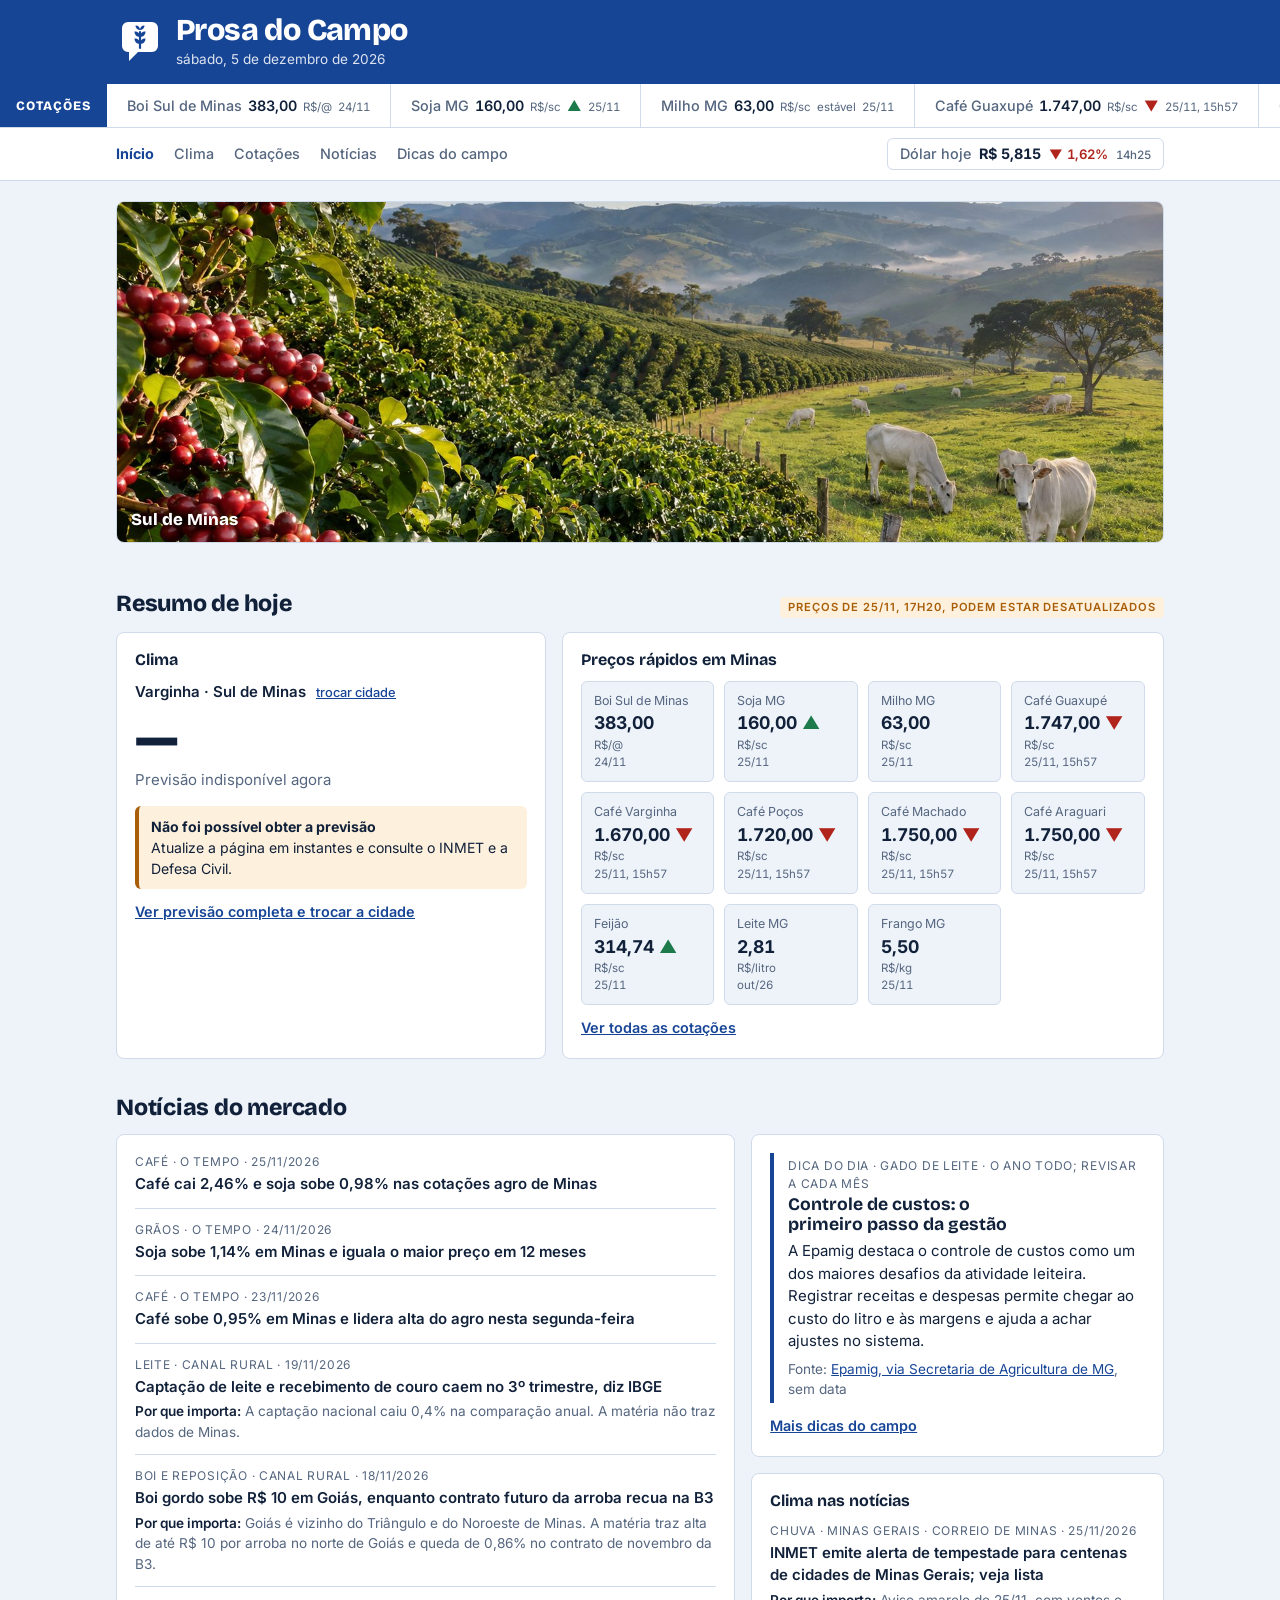
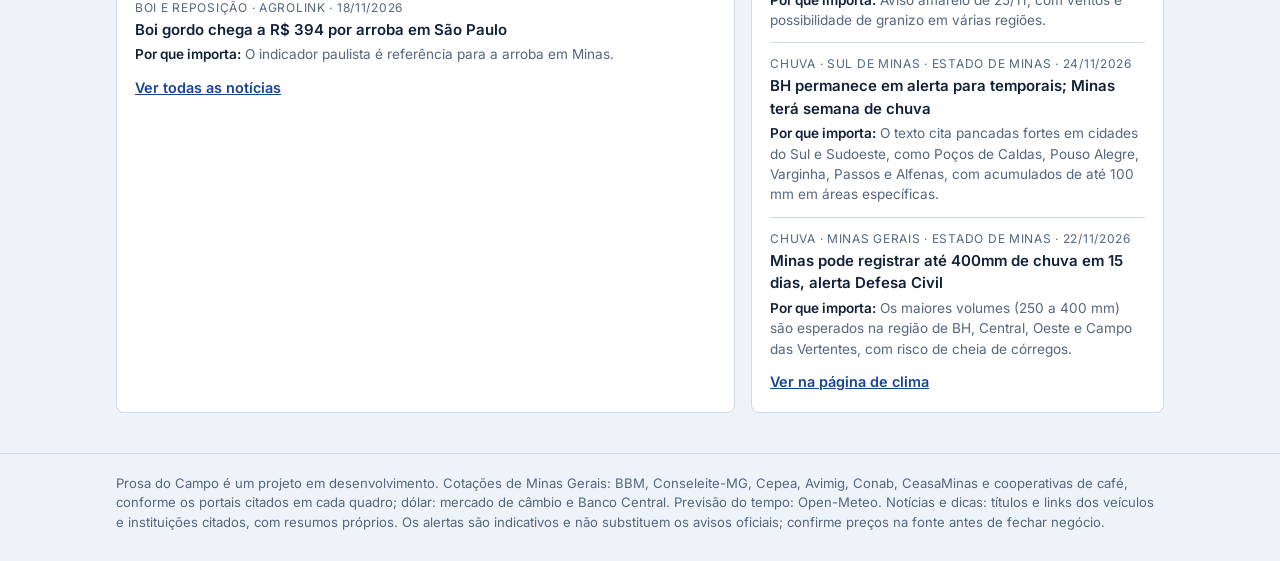
==== commit 4d452f0e: "Foto do Sul de Minas no topo da página inicial, no lugar da ilustração Co-Authored-By: Claude Sonnet" ====
--- a/index.html
+++ b/index.html
@@ -45,24 +45,7 @@
 </nav>
 <div class="wrap">
   <figure class="hero">
-    <svg viewBox="0 0 1080 200" preserveAspectRatio="xMidYMid slice" role="img" aria-label="Ilustração de morros do Sul de Minas com cafezal, gado e sol">
-      <rect width="1080" height="200" fill="var(--sky)" opacity="0.16"/>
-      <circle cx="880" cy="62" r="30" fill="var(--warn)" opacity="0.9"/>
-      <path d="M0 120C150 70 300 110 450 90S750 60 900 95S1050 90 1080 85V200H0Z" fill="var(--accent)" opacity="0.25"/>
-      <path d="M0 150C200 110 350 160 540 130S860 110 1080 140V200H0Z" fill="var(--accent)" opacity="0.5"/>
-      <g fill="none" stroke="var(--good)" stroke-width="3" stroke-dasharray="2 7" stroke-linecap="round" opacity="0.9">
-        <path d="M560 200C600 170 680 150 760 138"/>
-        <path d="M600 200C640 172 720 154 800 142"/>
-        <path d="M640 200C680 174 760 158 840 146"/>
-        <path d="M680 200C720 176 800 162 880 150"/>
-      </g>
-      <path d="M0 180C250 150 450 185 650 165S950 150 1080 170V200H0Z" fill="var(--accent)" opacity="0.85"/>
-      <g fill="var(--accent-ink)" opacity="0.85">
-        <g transform="translate(170 176)"><ellipse rx="10" ry="5"/><circle cx="11" cy="-3" r="3.5"/><rect x="-7" y="3" width="2" height="6"/><rect x="4" y="3" width="2" height="6"/></g>
-        <g transform="translate(236 181)"><ellipse rx="10" ry="5"/><circle cx="11" cy="-3" r="3.5"/><rect x="-7" y="3" width="2" height="6"/><rect x="4" y="3" width="2" height="6"/></g>
-        <g transform="translate(312 177)"><ellipse rx="10" ry="5"/><circle cx="-11" cy="-3" r="3.5"/><rect x="-7" y="3" width="2" height="6"/><rect x="4" y="3" width="2" height="6"/></g>
-      </g>
-    </svg>
+    <img src="assets/hero-sul-de-minas.jpg" width="1600" height="900" alt="Cafezal com frutos maduros em primeiro plano e gado pastando nas montanhas de Minas Gerais">
     <figcaption>Sul de Minas</figcaption>
   </figure>
 </div>
--- a/assets/site.css
+++ b/assets/site.css
@@ -227,3 +227,6 @@
   nav.sections .links { flex: 1 1 100%; gap: 16px; }
   nav.sections a.nav-usd { flex: 1 1 100%; justify-content: center; }
 }
+.hero img { display: block; width: 100%; height: 340px; object-fit: cover; object-position: center 40%; }
+.hero figcaption { text-shadow: 0 1px 6px rgba(0,0,0,.6); color: #fff; }
+@media (max-width: 760px) { .hero img { height: 200px; } }
